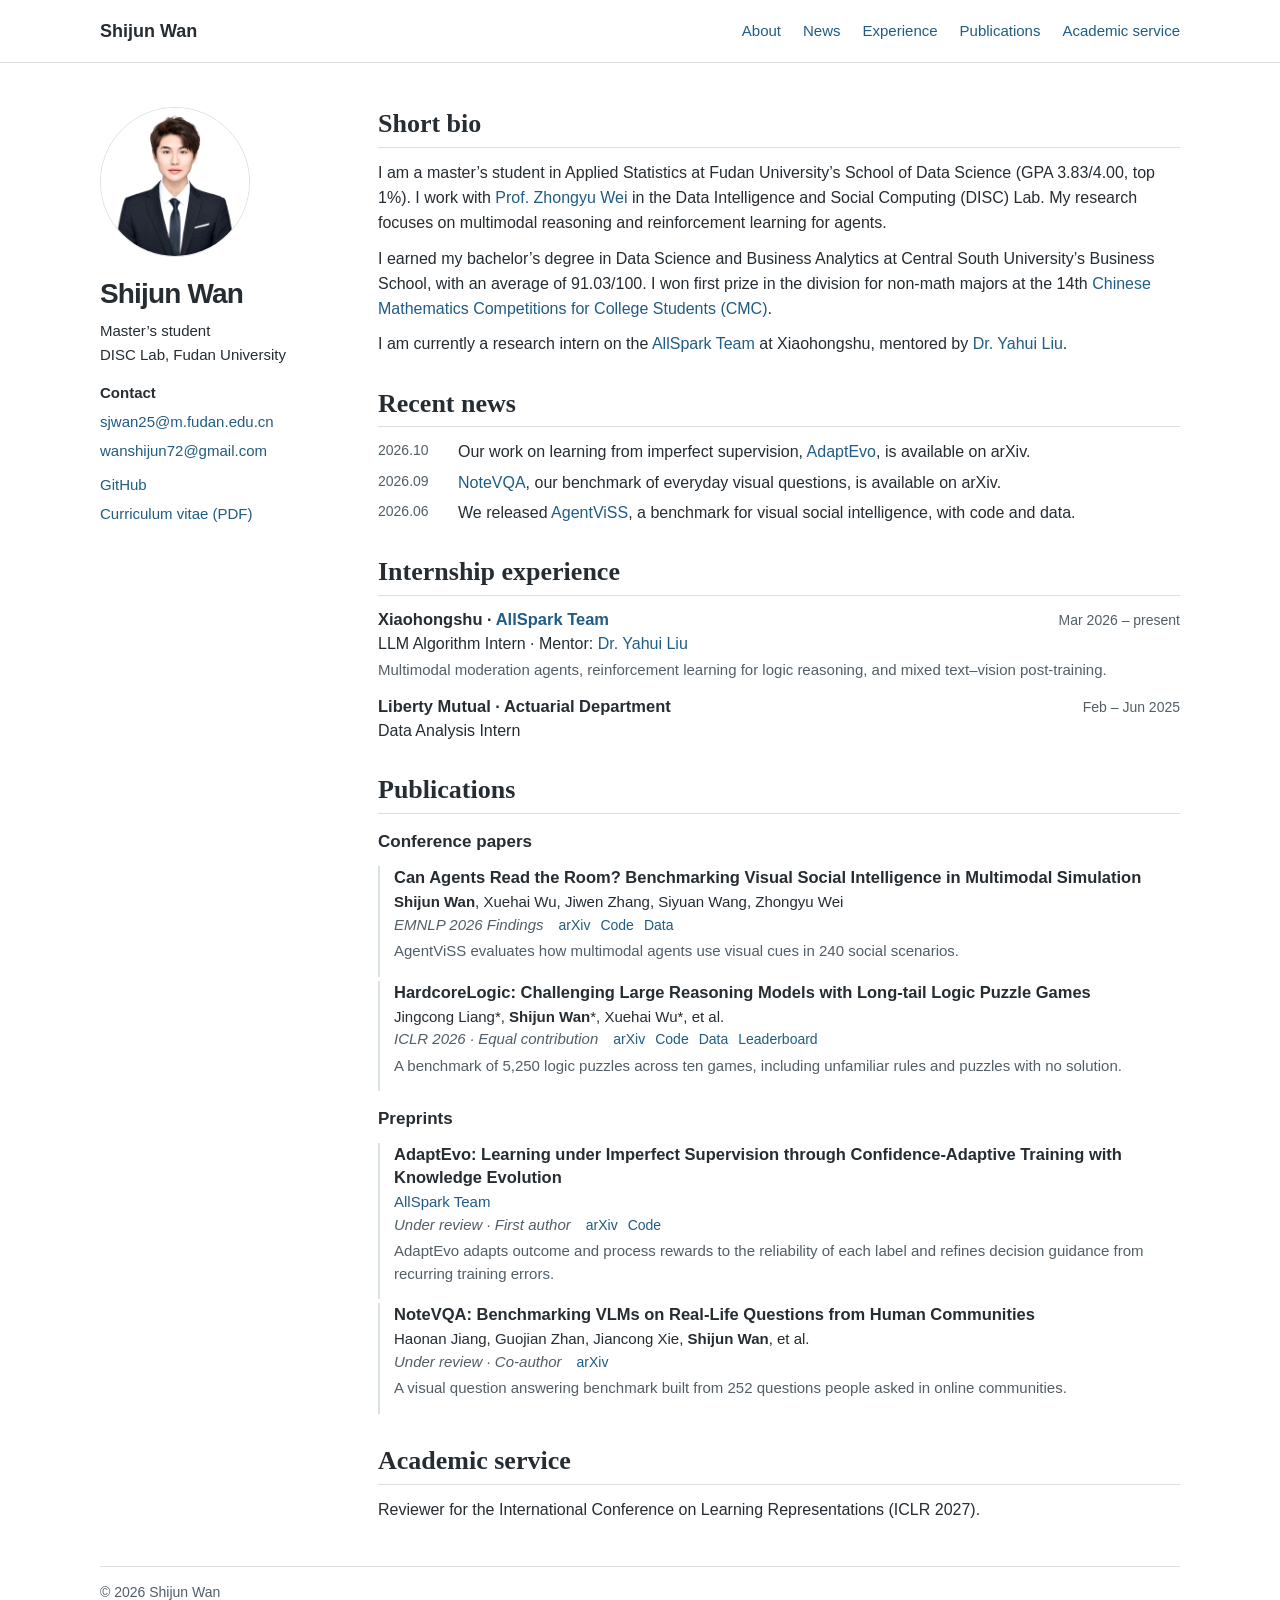
==== index.html @ 5ebad3a0 "Identify the AgentViSS venue as EMNLP 2026 Findings" ====
<!doctype html>
<html lang="en"><head><meta charset="utf-8"><meta name="viewport" content="width=device-width,initial-scale=1">
<title>Shijun Wan | Academic Homepage</title><meta name="description" content="Shijun Wan, DISC Lab at Fudan University. Publications and research on agent post-training, multimodal learning and logical reasoning.">
<link rel="stylesheet" href="site.css"></head>
<body><a class="skip" href="#about">Skip to content</a>
<header><div class="top"><a class="home" href="#about">Shijun Wan</a>
<nav aria-label="Sections"><a href="#about">About</a><a href="#news">News</a><a href="#experience">Experience</a><a href="#research">Publications</a><a href="#service">Academic service</a></nav></div></header>
<div class="layout"><aside aria-label="Profile">
<img class="portrait" src="portrait.jpg" width="150" height="150" alt="Shijun Wan">
<div><h1>Shijun Wan</h1>
<p class="affiliation">Master’s student<br>DISC Lab, Fudan University</p>
<div class="side-links"><strong>Contact</strong>
<a href="mailto:sjwan25@m.fudan.edu.cn">sjwan25@m.fudan.edu.cn</a>
<a href="mailto:wanshijun72@gmail.com">wanshijun72@gmail.com</a></div>
<div class="side-links profile-links"><a href="https://github.com/JunsWan">GitHub</a><a href="Shijun-Wan-CV.pdf">Curriculum vitae (PDF)</a></div></div></aside>
<main>
<section id="about"><h2>Short bio</h2>
<p>I am a master’s student in Applied Statistics at Fudan University’s School of Data Science (GPA 3.83/4.00, top 1%). I work with <a href="https://scholar.google.com/citations?user=AjLDxxgAAAAJ&amp;hl=en">Prof. Zhongyu Wei</a> in the Data Intelligence and Social Computing (DISC) Lab. My research focuses on multimodal reasoning and reinforcement learning for agents.</p>
<p>I earned my bachelor’s degree in Data Science and Business Analytics at Central South University’s Business School, with an average of 91.03/100. I won first prize in the division for non-math majors at the 14th <a href="https://www.cmathc.org.cn/jianjie/">Chinese Mathematics Competitions for College Students (CMC)</a>.</p>
<p>I am currently a research intern on the <a href="https://huggingface.co/AllSpark-Research">AllSpark Team</a> at Xiaohongshu, mentored by <a href="https://yhlleo.github.io/">Dr. Yahui Liu</a>.</p>
</section>
<section id="news"><h2>Recent news</h2>
<ul class="news"><li><time>2026.10</time><div>Our work on learning from imperfect supervision, <a href="https://arxiv.org/abs/2610.11354">AdaptEvo</a>, is available on arXiv.</div></li><li><time>2026.09</time><div><a href="https://arxiv.org/abs/2609.15695">NoteVQA</a>, our benchmark of everyday visual questions, is available on arXiv.</div></li><li><time>2026.06</time><div>We released <a href="https://github.com/JunsWan/AgentViSS">AgentViSS</a>, a benchmark for visual social intelligence, with code and data.</div></li></ul>
</section>
<section id="experience"><h2>Internship experience</h2>
<article class="record"><div class="record-top"><h3>Xiaohongshu · <a href="https://huggingface.co/AllSpark-Research">AllSpark Team</a></h3><span>Mar 2026 – present</span></div><div>LLM Algorithm Intern · Mentor: <a href="https://yhlleo.github.io/">Dr. Yahui Liu</a></div><p>Multimodal moderation agents, reinforcement learning for logic reasoning, and mixed text–vision post-training.</p></article><article class="record"><div class="record-top"><h3>Liberty Mutual · Actuarial Department</h3><span>Feb – Jun 2025</span></div><div>Data Analysis Intern</div></article>
</section>
<section id="research"><h2>Publications</h2>
<h3 class="subhead">Conference papers</h3>
<article class="paper"><h4 lang="en"><a href="https://arxiv.org/abs/2606.15152">Can Agents Read the Room? Benchmarking Visual Social Intelligence in Multimodal Simulation</a></h4><div class="authors" lang="en"><strong>Shijun Wan</strong>, Xuehai Wu, Jiwen Zhang, Siyuan Wang, Zhongyu Wei</div><div class="publine"><em>EMNLP 2026 Findings</em><span class="resources"><a href="https://arxiv.org/abs/2606.15152">arXiv</a> <a href="https://github.com/JunsWan/AgentViSS">Code</a> <a href="https://huggingface.co/datasets/JunsWan/AgentViSS">Data</a></span></div><p>AgentViSS evaluates how multimodal agents use visual cues in 240 social scenarios.</p></article>
<article class="paper"><h4 lang="en"><a href="https://arxiv.org/abs/2510.12563">HardcoreLogic: Challenging Large Reasoning Models with Long-tail Logic Puzzle Games</a></h4><div class="authors" lang="en">Jingcong Liang*, <strong>Shijun Wan</strong>*, Xuehai Wu*, et al.</div><div class="publine"><em>ICLR 2026 · Equal contribution</em><span class="resources"><a href="https://arxiv.org/abs/2510.12563">arXiv</a> <a href="https://github.com/ljcleo/hardcore-logic">Code</a> <a href="https://huggingface.co/datasets/xhWu-fd/HardcoreLogic">Data</a> <a href="https://huggingface.co/spaces/JunsWan/HardcoreLogic">Leaderboard</a></span></div><p>A benchmark of 5,250 logic puzzles across ten games, including unfamiliar rules and puzzles with no solution.</p></article>
<h3 class="subhead">Preprints</h3>
<article class="paper"><h4 lang="en"><a href="https://arxiv.org/abs/2610.11354">AdaptEvo: Learning under Imperfect Supervision through Confidence-Adaptive Training with Knowledge Evolution</a></h4><div class="authors" lang="en"><a href="https://huggingface.co/AllSpark-Research">AllSpark Team</a></div><div class="publine"><em>Under review · First author</em><span class="resources"><a href="https://arxiv.org/abs/2610.11354">arXiv</a> <a href="https://github.com/AllSpark-Research/AdaptEvo">Code</a></span></div><p>AdaptEvo adapts outcome and process rewards to the reliability of each label and refines decision guidance from recurring training errors.</p></article>
<article class="paper"><h4 lang="en"><a href="https://arxiv.org/abs/2609.15695">NoteVQA: Benchmarking VLMs on Real-Life Questions from Human Communities</a></h4><div class="authors" lang="en">Haonan Jiang, Guojian Zhan, Jiancong Xie, <strong>Shijun Wan</strong>, et al.</div><div class="publine"><em>Under review · Co-author</em><span class="resources"><a href="https://arxiv.org/abs/2609.15695">arXiv</a></span></div><p>A visual question answering benchmark built from 252 questions people asked in online communities.</p></article>
</section>
<section id="service"><h2>Academic service</h2>
<p>Reviewer for the International Conference on Learning Representations (ICLR 2027).</p>
</section>
</main></div><footer>© 2026 Shijun Wan</footer></body></html>
---- site.css ----
:root{--ink:#252c32;--muted:#515e67;--link:#205c83;--line:#d9dfe2;--width:1080px}
*{box-sizing:border-box}html{scroll-padding-top:25px}body{margin:0;background:white;color:var(--ink);font:16px/1.58 -apple-system,BlinkMacSystemFont,"Segoe UI","PingFang SC","Microsoft YaHei",sans-serif}a{color:var(--link);text-decoration:none}a:hover{text-decoration:underline;text-underline-offset:.18em}a:focus-visible{outline:2px solid var(--link);outline-offset:4px}header{border-bottom:1px solid var(--line)}.top,.layout,footer{width:min(var(--width),calc(100% - 64px));margin:auto}.top{min-height:62px;display:flex;align-items:center;justify-content:space-between;gap:20px}.home{color:var(--ink);font-size:18px;font-weight:650}nav{display:flex;gap:22px;align-items:center}nav a{font-size:15px}.layout{display:grid;grid-template-columns:220px minmax(0,1fr);column-gap:58px;padding:44px 0}.portrait{display:block;width:150px;height:150px;object-fit:cover;border-radius:50%;border:1px solid #dae0e4;margin:0 0 19px}aside{align-self:start;position:sticky;top:22px}h1,h2,h3,h4,p{margin:0}h1{font-size:28px;line-height:1.25;letter-spacing:-.03em}.affiliation{margin-top:8px}aside p,.side-links{font-size:15px;line-height:1.6}.side-links{display:grid;justify-items:start;gap:5px;margin-top:14px}.profile-links{margin-top:10px}main{min-width:0}section{margin-bottom:30px}section:last-child{margin-bottom:0}h2{font-family:Georgia,"Songti SC",serif;font-weight:600;font-size:26px;line-height:1.3;border-bottom:1px solid var(--line);padding-bottom:6px;margin-bottom:12px}#about p+p{margin-top:10px}.news{padding:0;margin:0;list-style:none}.news li{display:grid;grid-template-columns:72px 1fr;gap:8px;margin:5px 0}.news time,.record-top span{color:var(--muted);font-variant-numeric:tabular-nums;font-size:14px}.subhead{font-size:17px;margin:15px 0 10px}.paper{padding:0 0 14px 14px;border-left:2px solid #d7e1e7}.paper+.paper{margin-top:4px}.paper h4,.record h3{font-size:16.5px;line-height:1.4;font-weight:650}.paper h4 a{color:var(--ink)}.authors,.publine,.paper p,.record p{font-size:15px;line-height:1.5}.authors{margin-top:2px}.publine{display:flex;align-items:baseline;gap:5px 15px;flex-wrap:wrap}.publine em{color:var(--muted)}.resources{display:inline-flex;gap:10px;font-size:14px}.paper p{margin-top:4px;color:var(--muted)}.record+.record{margin-top:13px}.record-top{display:flex;align-items:baseline;justify-content:space-between;gap:12px}.record p{margin:3px 0;color:var(--muted)}footer{border-top:1px solid var(--line);padding:14px 0 25px;color:var(--muted);font-size:14px}.skip{position:absolute;left:-9999px}.skip:focus{left:10px;top:10px;background:white;padding:8px}
@media(max-width:800px){.layout{grid-template-columns:180px minmax(0,1fr);gap:25px}.top,.layout,footer{width:calc(100% - 40px)}nav{gap:13px}.home{display:none}.top{justify-content:center}.portrait{width:125px;height:125px}}
@media(max-width:620px){.layout{display:block;padding:22px 0}.top{min-height:48px}nav{flex-wrap:wrap;justify-content:center;gap:5px 12px;padding:8px 0}nav a{font-size:14px}aside{position:static;display:flex;gap:18px;align-items:flex-start;margin:0 0 25px}.portrait{width:84px;height:84px;margin:0}.affiliation{margin-top:4px}.side-links{gap:2px;margin-top:8px;overflow-wrap:anywhere}.profile-links{display:flex;flex-wrap:wrap;gap:2px 12px}aside p,.side-links{font-size:14px}h1{font-size:23px}h2{font-size:23px}.record-top{display:block}.news li{grid-template-columns:58px 1fr}.news time{font-size:13px}}
@media print{header,footer,.skip{display:none}.layout{display:block;width:100%;padding:0}aside{position:static;margin-bottom:1em}.portrait{display:none}.side-links{display:flex;gap:1em}.paper,.record{break-inside:avoid}}
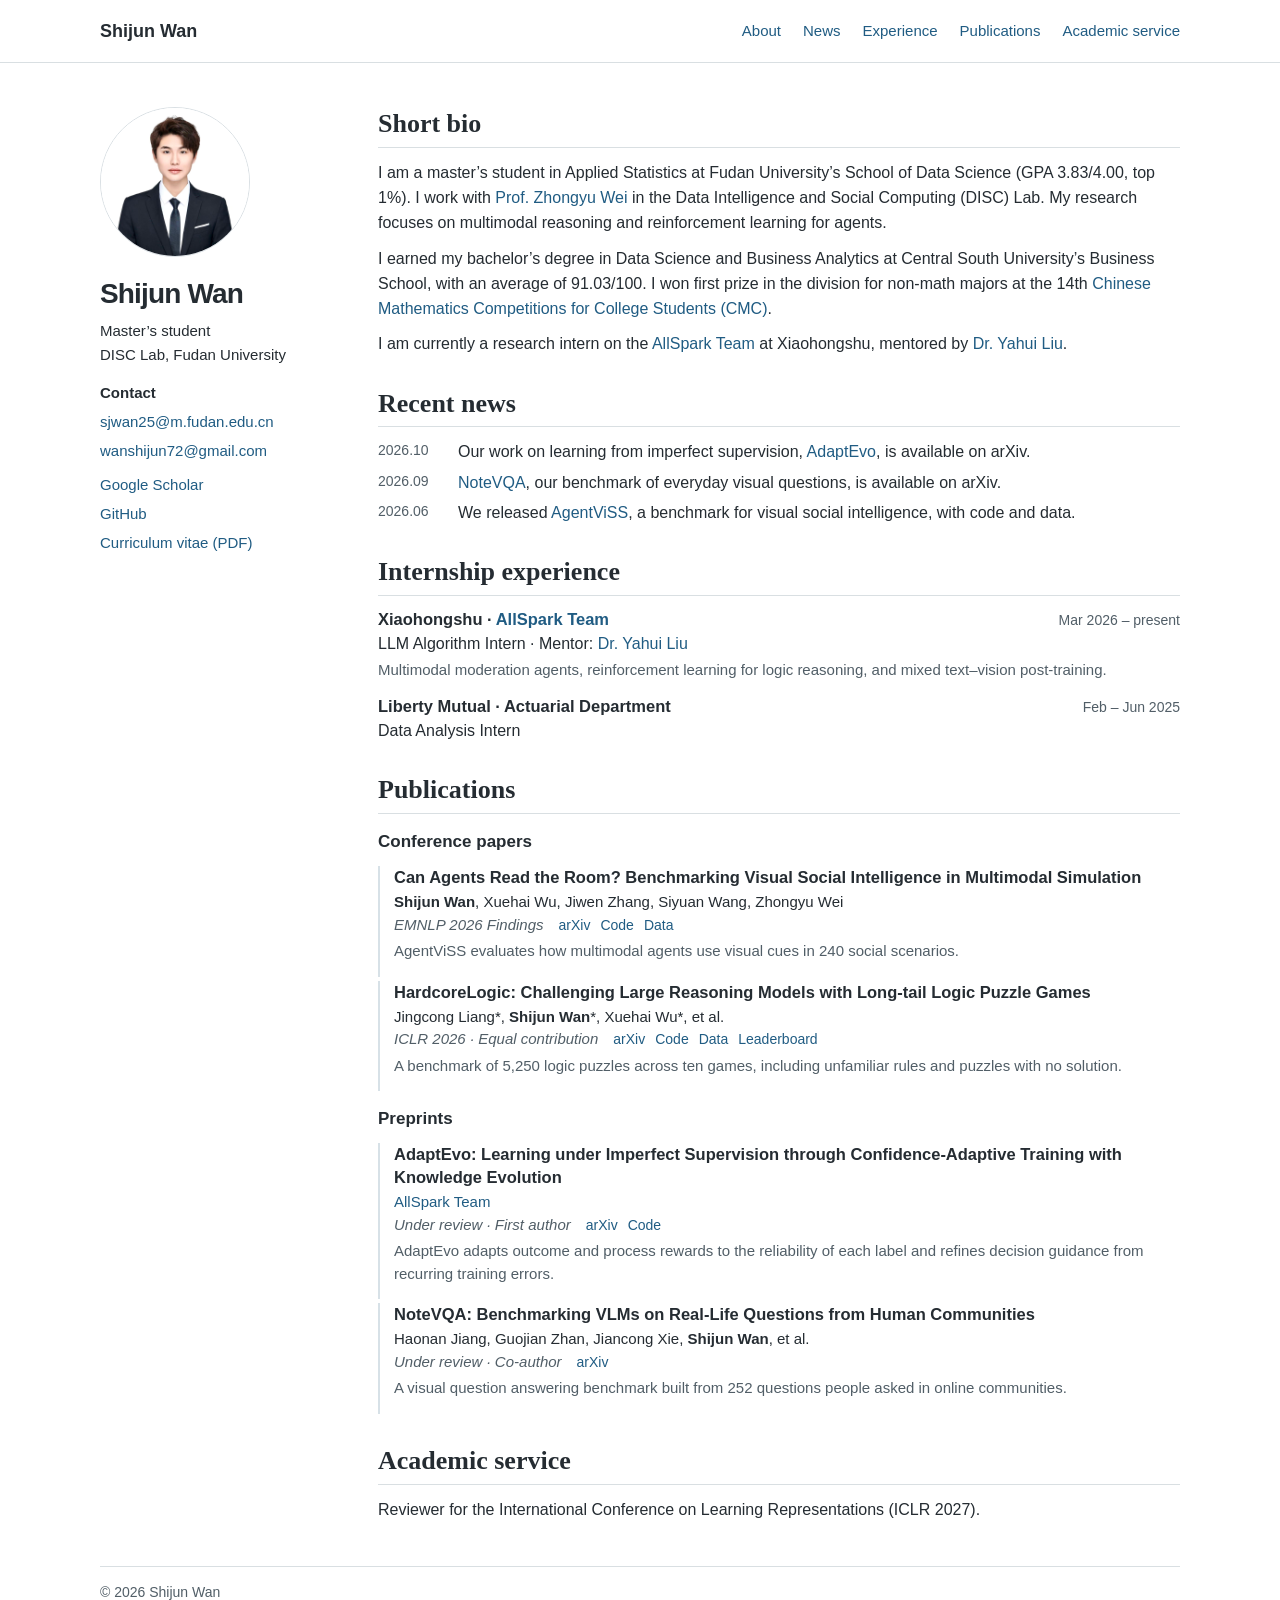
==== commit 47f31e32: "Link the Google Scholar profile from the sidebar" ====
--- a/index.html
+++ b/index.html
@@ -12,7 +12,7 @@
 <div class="side-links"><strong>Contact</strong>
 <a href="mailto:sjwan25@m.fudan.edu.cn">sjwan25@m.fudan.edu.cn</a>
 <a href="mailto:wanshijun72@gmail.com">wanshijun72@gmail.com</a></div>
-<div class="side-links profile-links"><a href="https://github.com/JunsWan">GitHub</a><a href="Shijun-Wan-CV.pdf">Curriculum vitae (PDF)</a></div></div></aside>
+<div class="side-links profile-links"><a href="https://scholar.google.com/citations?user=6gcXFTkAAAAJ&amp;hl=en">Google Scholar</a><a href="https://github.com/JunsWan">GitHub</a><a href="Shijun-Wan-CV.pdf">Curriculum vitae (PDF)</a></div></div></aside>
 <main>
 <section id="about"><h2>Short bio</h2>
 <p>I am a master’s student in Applied Statistics at Fudan University’s School of Data Science (GPA 3.83/4.00, top 1%). I work with <a href="https://scholar.google.com/citations?user=AjLDxxgAAAAJ&amp;hl=en">Prof. Zhongyu Wei</a> in the Data Intelligence and Social Computing (DISC) Lab. My research focuses on multimodal reasoning and reinforcement learning for agents.</p>
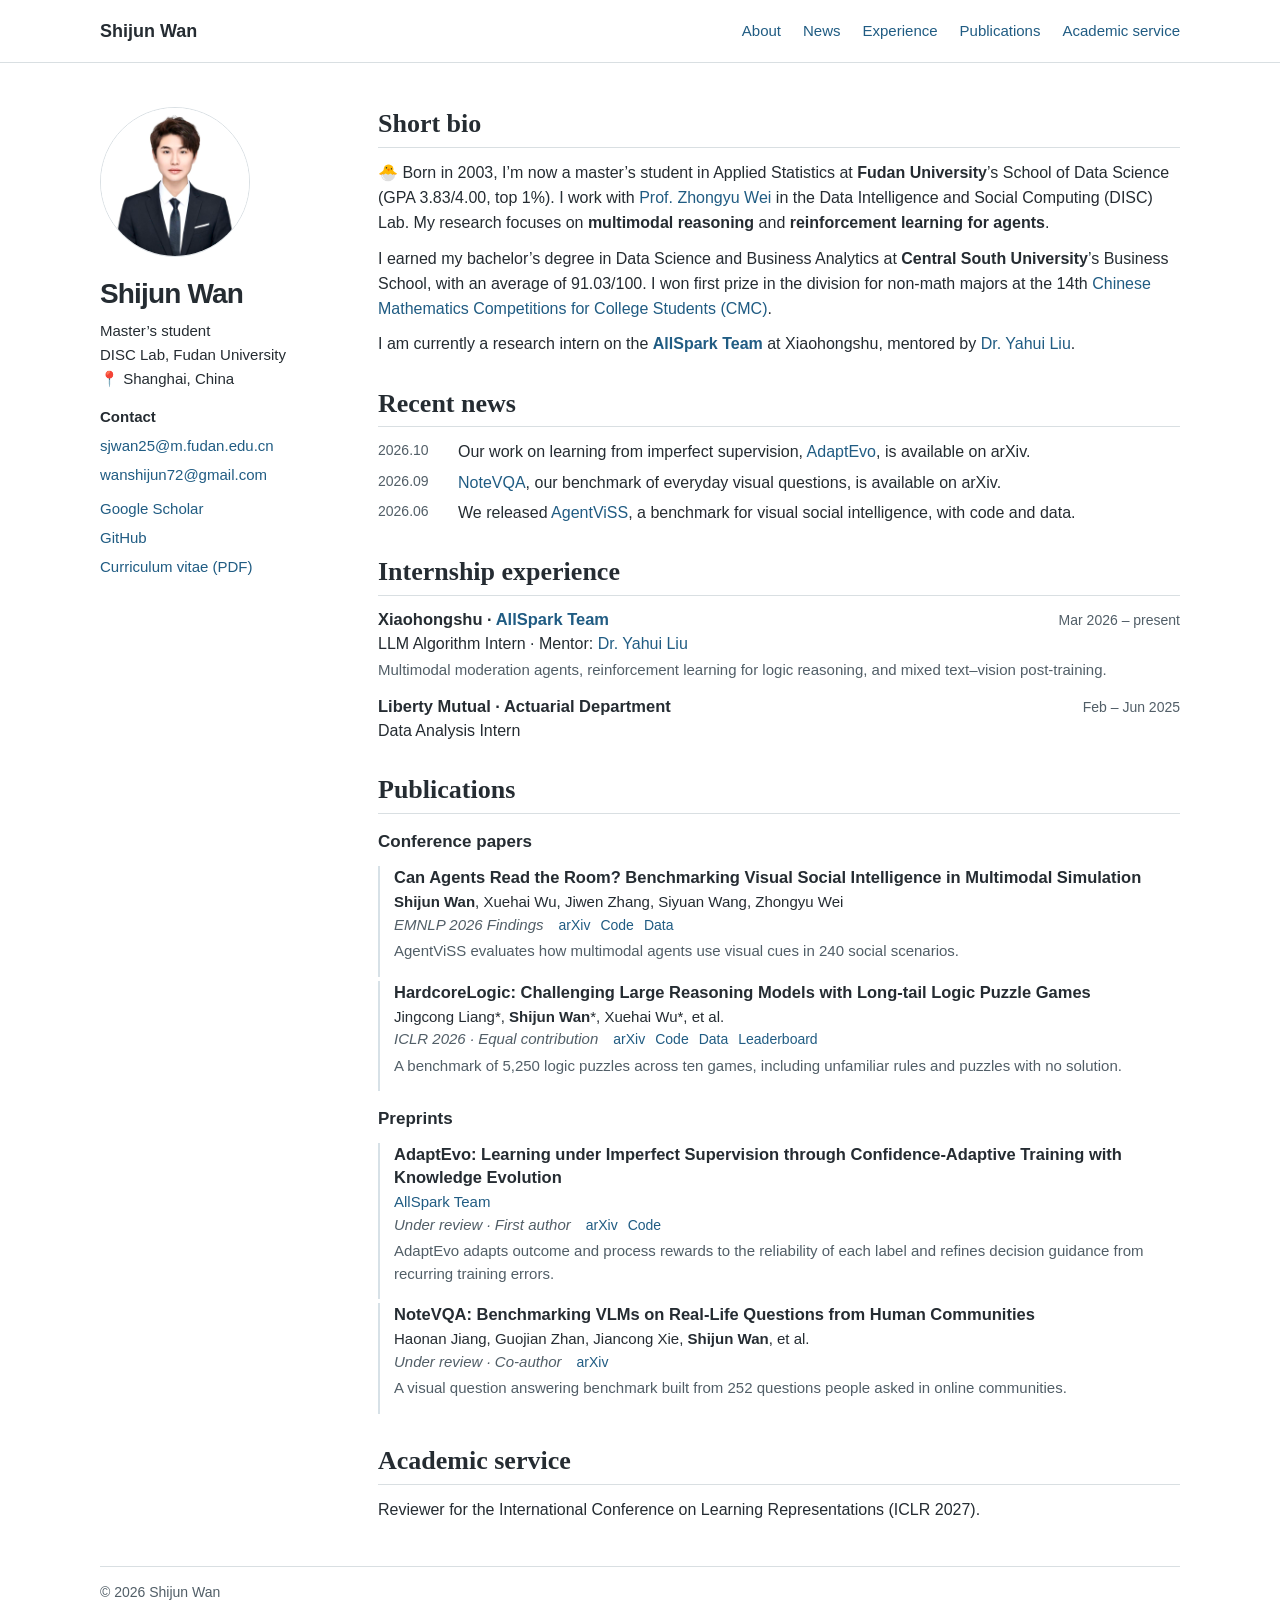
==== commit 5e0198fe: "Add location and birth year and highlight bio details" ====
--- a/index.html
+++ b/index.html
@@ -9,15 +9,16 @@
 <img class="portrait" src="portrait.jpg" width="150" height="150" alt="Shijun Wan">
 <div><h1>Shijun Wan</h1>
 <p class="affiliation">Master’s student<br>DISC Lab, Fudan University</p>
+<p><span aria-hidden="true">📍</span> Shanghai, China</p>
 <div class="side-links"><strong>Contact</strong>
 <a href="mailto:sjwan25@m.fudan.edu.cn">sjwan25@m.fudan.edu.cn</a>
 <a href="mailto:wanshijun72@gmail.com">wanshijun72@gmail.com</a></div>
 <div class="side-links profile-links"><a href="https://scholar.google.com/citations?user=6gcXFTkAAAAJ&amp;hl=en">Google Scholar</a><a href="https://github.com/JunsWan">GitHub</a><a href="Shijun-Wan-CV.pdf">Curriculum vitae (PDF)</a></div></div></aside>
 <main>
 <section id="about"><h2>Short bio</h2>
-<p>I am a master’s student in Applied Statistics at Fudan University’s School of Data Science (GPA 3.83/4.00, top 1%). I work with <a href="https://scholar.google.com/citations?user=AjLDxxgAAAAJ&amp;hl=en">Prof. Zhongyu Wei</a> in the Data Intelligence and Social Computing (DISC) Lab. My research focuses on multimodal reasoning and reinforcement learning for agents.</p>
-<p>I earned my bachelor’s degree in Data Science and Business Analytics at Central South University’s Business School, with an average of 91.03/100. I won first prize in the division for non-math majors at the 14th <a href="https://www.cmathc.org.cn/jianjie/">Chinese Mathematics Competitions for College Students (CMC)</a>.</p>
-<p>I am currently a research intern on the <a href="https://huggingface.co/AllSpark-Research">AllSpark Team</a> at Xiaohongshu, mentored by <a href="https://yhlleo.github.io/">Dr. Yahui Liu</a>.</p>
+<p><span aria-hidden="true">🐣</span> Born in 2003, I’m now a master’s student in Applied Statistics at <strong>Fudan University</strong>’s School of Data Science (GPA 3.83/4.00, top 1%). I work with <a href="https://scholar.google.com/citations?user=AjLDxxgAAAAJ&amp;hl=en">Prof. Zhongyu Wei</a> in the Data Intelligence and Social Computing (DISC) Lab. My research focuses on <strong>multimodal reasoning</strong> and <strong>reinforcement learning for agents</strong>.</p>
+<p>I earned my bachelor’s degree in Data Science and Business Analytics at <strong>Central South University</strong>’s Business School, with an average of 91.03/100. I won first prize in the division for non-math majors at the 14th <a href="https://www.cmathc.org.cn/jianjie/">Chinese Mathematics Competitions for College Students (CMC)</a>.</p>
+<p>I am currently a research intern on the <a href="https://huggingface.co/AllSpark-Research"><strong>AllSpark Team</strong></a> at Xiaohongshu, mentored by <a href="https://yhlleo.github.io/">Dr. Yahui Liu</a>.</p>
 </section>
 <section id="news"><h2>Recent news</h2>
 <ul class="news"><li><time>2026.10</time><div>Our work on learning from imperfect supervision, <a href="https://arxiv.org/abs/2610.11354">AdaptEvo</a>, is available on arXiv.</div></li><li><time>2026.09</time><div><a href="https://arxiv.org/abs/2609.15695">NoteVQA</a>, our benchmark of everyday visual questions, is available on arXiv.</div></li><li><time>2026.06</time><div>We released <a href="https://github.com/JunsWan/AgentViSS">AgentViSS</a>, a benchmark for visual social intelligence, with code and data.</div></li></ul>
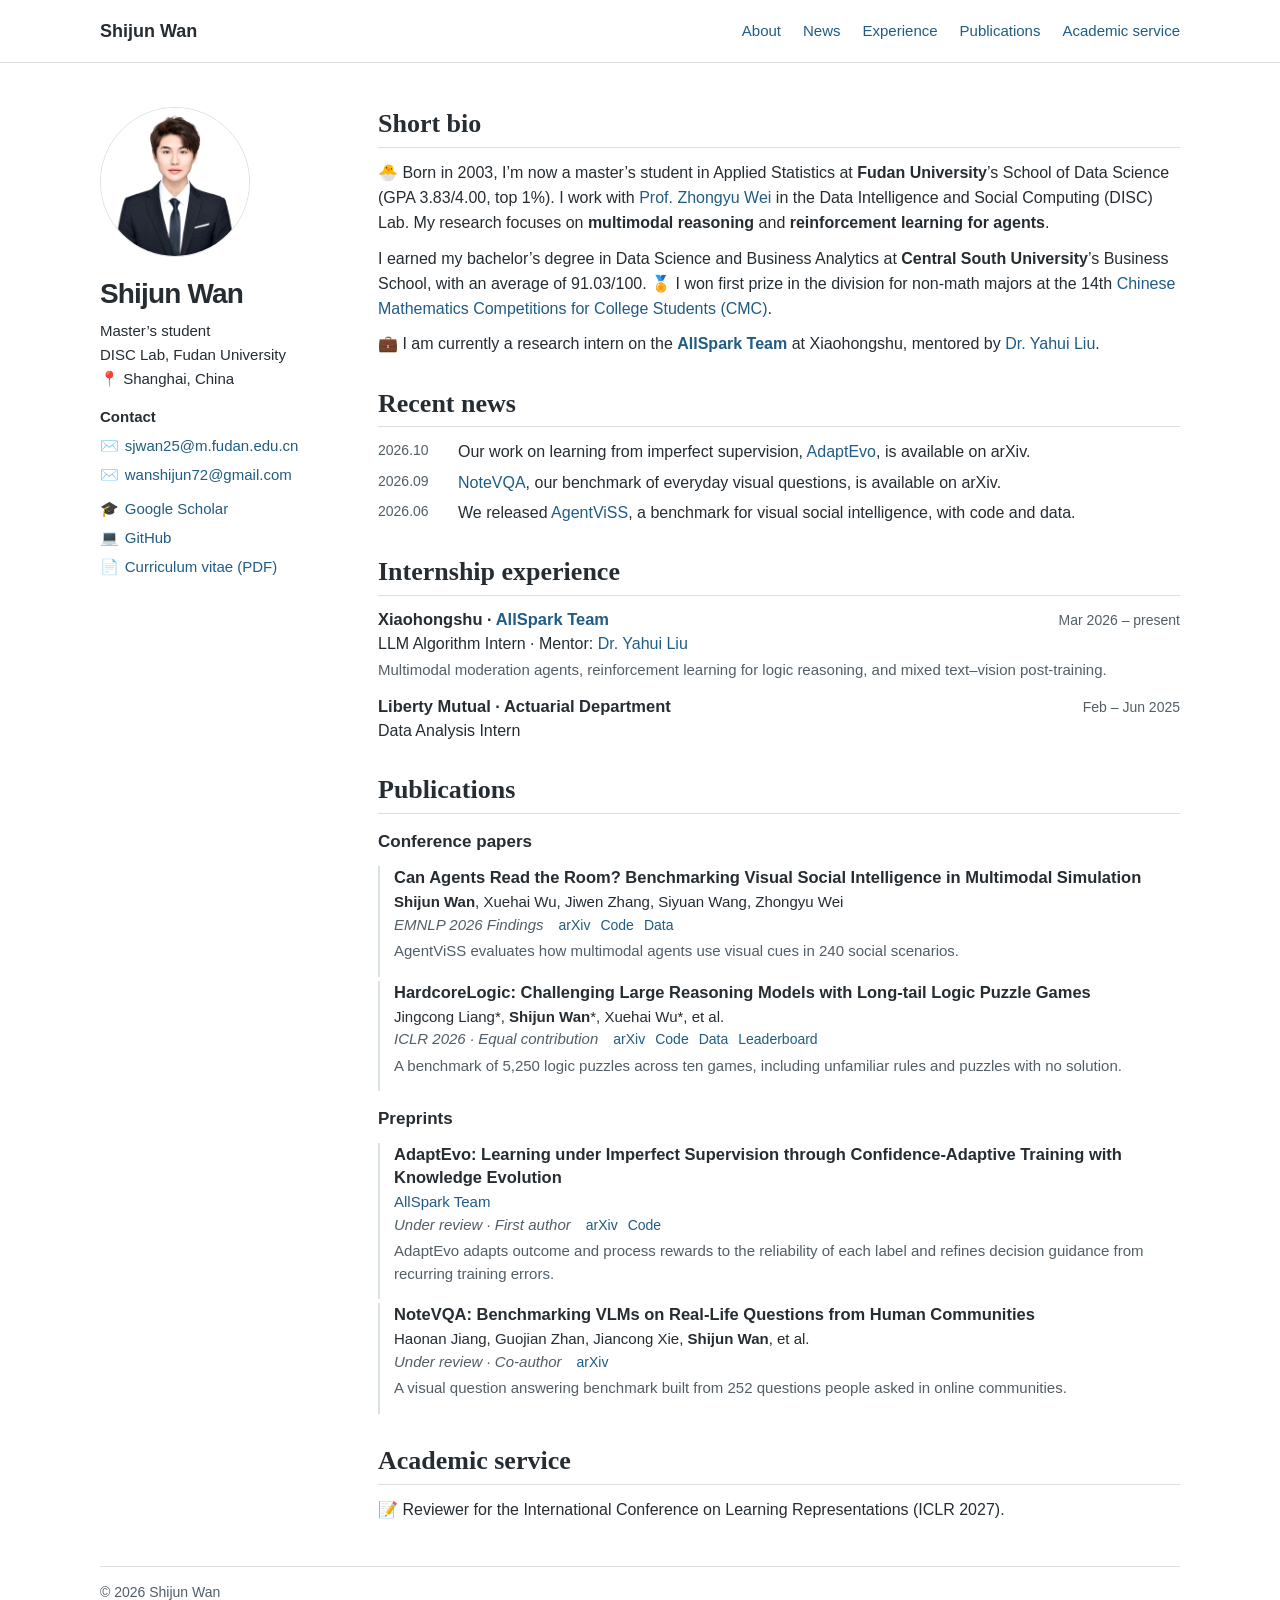
==== commit afe73f36: "Add aligned contact icons and highlight bio and service details" ====
--- a/index.html
+++ b/index.html
@@ -11,14 +11,17 @@
 <p class="affiliation">Master’s student<br>DISC Lab, Fudan University</p>
 <p><span aria-hidden="true">📍</span> Shanghai, China</p>
 <div class="side-links"><strong>Contact</strong>
-<a href="mailto:sjwan25@m.fudan.edu.cn">sjwan25@m.fudan.edu.cn</a>
-<a href="mailto:wanshijun72@gmail.com">wanshijun72@gmail.com</a></div>
-<div class="side-links profile-links"><a href="https://scholar.google.com/citations?user=6gcXFTkAAAAJ&amp;hl=en">Google Scholar</a><a href="https://github.com/JunsWan">GitHub</a><a href="Shijun-Wan-CV.pdf">Curriculum vitae (PDF)</a></div></div></aside>
+<a href="mailto:sjwan25@m.fudan.edu.cn"><span aria-hidden="true">✉️</span><span>sjwan25@m.fudan.edu.cn</span></a>
+<a href="mailto:wanshijun72@gmail.com"><span aria-hidden="true">✉️</span><span>wanshijun72@gmail.com</span></a></div>
+<div class="side-links profile-links">
+<a href="https://scholar.google.com/citations?user=6gcXFTkAAAAJ&amp;hl=en"><span aria-hidden="true">🎓</span><span>Google Scholar</span></a>
+<a href="https://github.com/JunsWan"><span aria-hidden="true">💻</span><span>GitHub</span></a>
+<a href="Shijun-Wan-CV.pdf"><span aria-hidden="true">📄</span><span>Curriculum vitae (PDF)</span></a></div></div></aside>
 <main>
 <section id="about"><h2>Short bio</h2>
 <p><span aria-hidden="true">🐣</span> Born in 2003, I’m now a master’s student in Applied Statistics at <strong>Fudan University</strong>’s School of Data Science (GPA 3.83/4.00, top 1%). I work with <a href="https://scholar.google.com/citations?user=AjLDxxgAAAAJ&amp;hl=en">Prof. Zhongyu Wei</a> in the Data Intelligence and Social Computing (DISC) Lab. My research focuses on <strong>multimodal reasoning</strong> and <strong>reinforcement learning for agents</strong>.</p>
-<p>I earned my bachelor’s degree in Data Science and Business Analytics at <strong>Central South University</strong>’s Business School, with an average of 91.03/100. I won first prize in the division for non-math majors at the 14th <a href="https://www.cmathc.org.cn/jianjie/">Chinese Mathematics Competitions for College Students (CMC)</a>.</p>
-<p>I am currently a research intern on the <a href="https://huggingface.co/AllSpark-Research"><strong>AllSpark Team</strong></a> at Xiaohongshu, mentored by <a href="https://yhlleo.github.io/">Dr. Yahui Liu</a>.</p>
+<p>I earned my bachelor’s degree in Data Science and Business Analytics at <strong>Central South University</strong>’s Business School, with an average of 91.03/100. <span aria-hidden="true">🏅</span>&nbsp;I won first prize in the division for non-math majors at the 14th <a href="https://www.cmathc.org.cn/jianjie/">Chinese Mathematics Competitions for College Students (CMC)</a>.</p>
+<p><span aria-hidden="true">💼</span>&nbsp;I am currently a research intern on the <a href="https://huggingface.co/AllSpark-Research"><strong>AllSpark Team</strong></a> at Xiaohongshu, mentored by <a href="https://yhlleo.github.io/">Dr. Yahui Liu</a>.</p>
 </section>
 <section id="news"><h2>Recent news</h2>
 <ul class="news"><li><time>2026.10</time><div>Our work on learning from imperfect supervision, <a href="https://arxiv.org/abs/2610.11354">AdaptEvo</a>, is available on arXiv.</div></li><li><time>2026.09</time><div><a href="https://arxiv.org/abs/2609.15695">NoteVQA</a>, our benchmark of everyday visual questions, is available on arXiv.</div></li><li><time>2026.06</time><div>We released <a href="https://github.com/JunsWan/AgentViSS">AgentViSS</a>, a benchmark for visual social intelligence, with code and data.</div></li></ul>
@@ -35,6 +38,6 @@
 <article class="paper"><h4 lang="en"><a href="https://arxiv.org/abs/2609.15695">NoteVQA: Benchmarking VLMs on Real-Life Questions from Human Communities</a></h4><div class="authors" lang="en">Haonan Jiang, Guojian Zhan, Jiancong Xie, <strong>Shijun Wan</strong>, et al.</div><div class="publine"><em>Under review · Co-author</em><span class="resources"><a href="https://arxiv.org/abs/2609.15695">arXiv</a></span></div><p>A visual question answering benchmark built from 252 questions people asked in online communities.</p></article>
 </section>
 <section id="service"><h2>Academic service</h2>
-<p>Reviewer for the International Conference on Learning Representations (ICLR 2027).</p>
+<p><span aria-hidden="true">📝</span>&nbsp;Reviewer for the International Conference on Learning Representations (ICLR 2027).</p>
 </section>
 </main></div><footer>© 2026 Shijun Wan</footer></body></html>
--- a/site.css
+++ b/site.css
@@ -1,5 +1,14 @@
 :root{--ink:#252c32;--muted:#515e67;--link:#205c83;--line:#d9dfe2;--width:1080px}
 *{box-sizing:border-box}html{scroll-padding-top:25px}body{margin:0;background:white;color:var(--ink);font:16px/1.58 -apple-system,BlinkMacSystemFont,"Segoe UI","PingFang SC","Microsoft YaHei",sans-serif}a{color:var(--link);text-decoration:none}a:hover{text-decoration:underline;text-underline-offset:.18em}a:focus-visible{outline:2px solid var(--link);outline-offset:4px}header{border-bottom:1px solid var(--line)}.top,.layout,footer{width:min(var(--width),calc(100% - 64px));margin:auto}.top{min-height:62px;display:flex;align-items:center;justify-content:space-between;gap:20px}.home{color:var(--ink);font-size:18px;font-weight:650}nav{display:flex;gap:22px;align-items:center}nav a{font-size:15px}.layout{display:grid;grid-template-columns:220px minmax(0,1fr);column-gap:58px;padding:44px 0}.portrait{display:block;width:150px;height:150px;object-fit:cover;border-radius:50%;border:1px solid #dae0e4;margin:0 0 19px}aside{align-self:start;position:sticky;top:22px}h1,h2,h3,h4,p{margin:0}h1{font-size:28px;line-height:1.25;letter-spacing:-.03em}.affiliation{margin-top:8px}aside p,.side-links{font-size:15px;line-height:1.6}.side-links{display:grid;justify-items:start;gap:5px;margin-top:14px}.profile-links{margin-top:10px}main{min-width:0}section{margin-bottom:30px}section:last-child{margin-bottom:0}h2{font-family:Georgia,"Songti SC",serif;font-weight:600;font-size:26px;line-height:1.3;border-bottom:1px solid var(--line);padding-bottom:6px;margin-bottom:12px}#about p+p{margin-top:10px}.news{padding:0;margin:0;list-style:none}.news li{display:grid;grid-template-columns:72px 1fr;gap:8px;margin:5px 0}.news time,.record-top span{color:var(--muted);font-variant-numeric:tabular-nums;font-size:14px}.subhead{font-size:17px;margin:15px 0 10px}.paper{padding:0 0 14px 14px;border-left:2px solid #d7e1e7}.paper+.paper{margin-top:4px}.paper h4,.record h3{font-size:16.5px;line-height:1.4;font-weight:650}.paper h4 a{color:var(--ink)}.authors,.publine,.paper p,.record p{font-size:15px;line-height:1.5}.authors{margin-top:2px}.publine{display:flex;align-items:baseline;gap:5px 15px;flex-wrap:wrap}.publine em{color:var(--muted)}.resources{display:inline-flex;gap:10px;font-size:14px}.paper p{margin-top:4px;color:var(--muted)}.record+.record{margin-top:13px}.record-top{display:flex;align-items:baseline;justify-content:space-between;gap:12px}.record p{margin:3px 0;color:var(--muted)}footer{border-top:1px solid var(--line);padding:14px 0 25px;color:var(--muted);font-size:14px}.skip{position:absolute;left:-9999px}.skip:focus{left:10px;top:10px;background:white;padding:8px}
-@media(max-width:800px){.layout{grid-template-columns:180px minmax(0,1fr);gap:25px}.top,.layout,footer{width:calc(100% - 40px)}nav{gap:13px}.home{display:none}.top{justify-content:center}.portrait{width:125px;height:125px}}
-@media(max-width:620px){.layout{display:block;padding:22px 0}.top{min-height:48px}nav{flex-wrap:wrap;justify-content:center;gap:5px 12px;padding:8px 0}nav a{font-size:14px}aside{position:static;display:flex;gap:18px;align-items:flex-start;margin:0 0 25px}.portrait{width:84px;height:84px;margin:0}.affiliation{margin-top:4px}.side-links{gap:2px;margin-top:8px;overflow-wrap:anywhere}.profile-links{display:flex;flex-wrap:wrap;gap:2px 12px}aside p,.side-links{font-size:14px}h1{font-size:23px}h2{font-size:23px}.record-top{display:block}.news li{grid-template-columns:58px 1fr}.news time{font-size:13px}}
+.side-links a {
+  display: grid;
+  grid-template-columns: 1.2em minmax(0, 1fr);
+  gap: .45em;
+  align-items: baseline;
+  max-width: 100%;
+  overflow-wrap: anywhere;
+}
+.side-links a > [aria-hidden] { text-align: center; }
+@media(max-width:800px){.layout{grid-template-columns:210px minmax(0,1fr);gap:25px}.top,.layout,footer{width:calc(100% - 40px)}nav{gap:13px}.home{display:none}.top{justify-content:center}.portrait{width:125px;height:125px}}
+@media(max-width:620px){.layout{display:block;padding:22px 0}.top{min-height:48px}nav{flex-wrap:wrap;justify-content:center;gap:5px 12px;padding:8px 0}nav a{font-size:14px}aside{position:static;display:flex;gap:18px;align-items:flex-start;margin:0 0 25px}.portrait{width:84px;height:84px;margin:0}.affiliation{margin-top:4px}.side-links{gap:2px;margin-top:8px;overflow-wrap:anywhere}aside p,.side-links{font-size:14px}h1{font-size:23px}h2{font-size:23px}.record-top{display:block}.news li{grid-template-columns:58px 1fr}.news time{font-size:13px}}
 @media print{header,footer,.skip{display:none}.layout{display:block;width:100%;padding:0}aside{position:static;margin-bottom:1em}.portrait{display:none}.side-links{display:flex;gap:1em}.paper,.record{break-inside:avoid}}
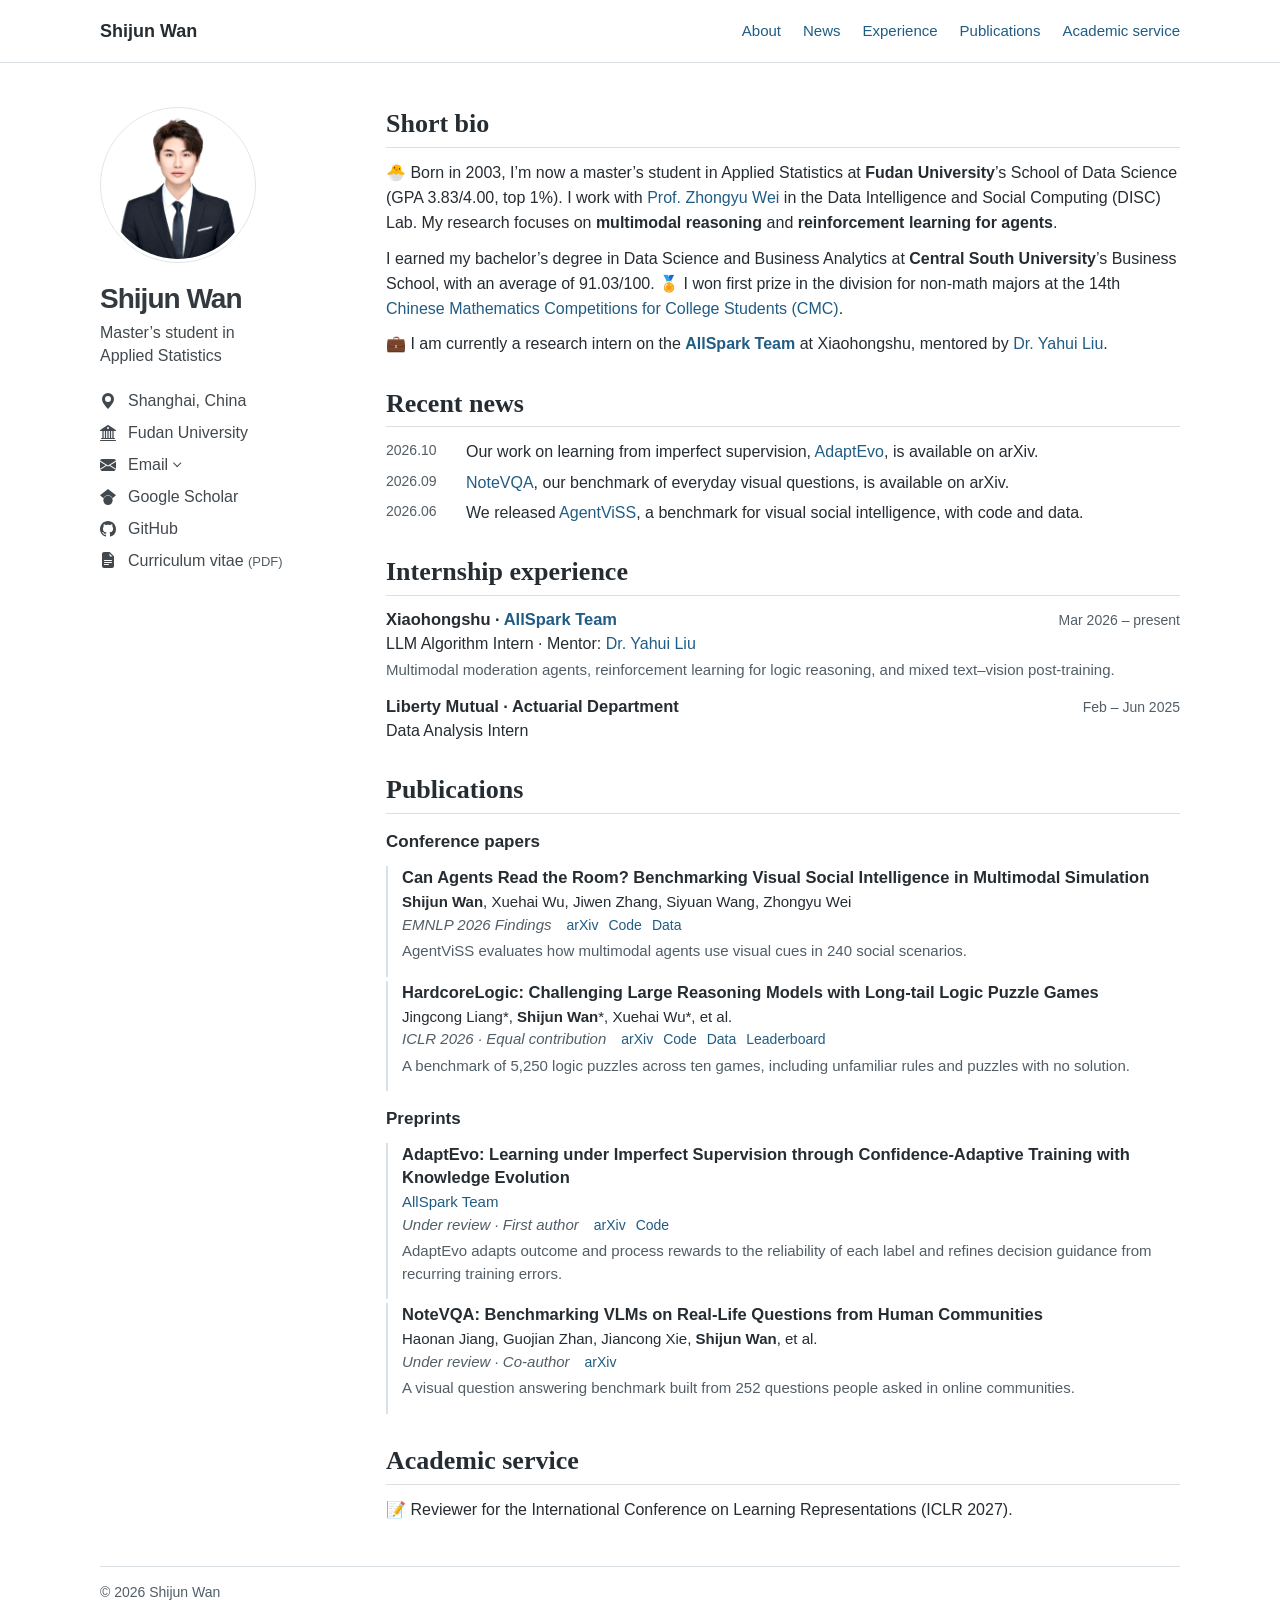
==== commit c4d1f29f: "Redesign the academic profile sidebar with monochrome icons" ====
--- a/index.html
+++ b/index.html
@@ -5,18 +5,30 @@
 <body><a class="skip" href="#about">Skip to content</a>
 <header><div class="top"><a class="home" href="#about">Shijun Wan</a>
 <nav aria-label="Sections"><a href="#about">About</a><a href="#news">News</a><a href="#experience">Experience</a><a href="#research">Publications</a><a href="#service">Academic service</a></nav></div></header>
-<div class="layout"><aside aria-label="Profile">
-<img class="portrait" src="portrait.jpg" width="150" height="150" alt="Shijun Wan">
-<div><h1>Shijun Wan</h1>
-<p class="affiliation">Master’s student<br>DISC Lab, Fudan University</p>
-<p><span aria-hidden="true">📍</span> Shanghai, China</p>
-<div class="side-links"><strong>Contact</strong>
-<a href="mailto:sjwan25@m.fudan.edu.cn"><span aria-hidden="true">✉️</span><span>sjwan25@m.fudan.edu.cn</span></a>
-<a href="mailto:wanshijun72@gmail.com"><span aria-hidden="true">✉️</span><span>wanshijun72@gmail.com</span></a></div>
-<div class="side-links profile-links">
-<a href="https://scholar.google.com/citations?user=6gcXFTkAAAAJ&amp;hl=en"><span aria-hidden="true">🎓</span><span>Google Scholar</span></a>
-<a href="https://github.com/JunsWan"><span aria-hidden="true">💻</span><span>GitHub</span></a>
-<a href="Shijun-Wan-CV.pdf"><span aria-hidden="true">📄</span><span>Curriculum vitae (PDF)</span></a></div></div></aside>
+<div class="layout">
+<aside class="profile" aria-label="Profile">
+  <img class="portrait" src="portrait.jpg" width="156" height="156" alt="Shijun Wan">
+  <div class="profile-intro">
+    <h1>Shijun Wan</h1>
+    <p>Master’s student in Applied Statistics</p>
+  </div>
+  <ul class="profile-list" aria-label="Affiliation and contact">
+    <li><span class="profile-row"><svg aria-hidden="true"><use href="profile-icons.svg#pin"/></svg><span>Shanghai, China</span></span></li>
+    <li><span class="profile-row"><svg aria-hidden="true"><use href="profile-icons.svg#university"/></svg><span>Fudan University</span></span></li>
+    <li>
+      <details class="profile-email">
+        <summary class="profile-row"><svg aria-hidden="true"><use href="profile-icons.svg#email"/></svg><span>Email</span></summary>
+        <div class="email-addresses">
+          <a href="mailto:sjwan25@m.fudan.edu.cn">sjwan25@m.fudan.edu.cn</a>
+          <a href="mailto:wanshijun72@gmail.com">wanshijun72@gmail.com</a>
+        </div>
+      </details>
+    </li>
+    <li><a class="profile-row" href="https://scholar.google.com/citations?user=6gcXFTkAAAAJ&amp;hl=en"><svg aria-hidden="true"><use href="profile-icons.svg#scholar"/></svg><span>Google Scholar</span></a></li>
+    <li><a class="profile-row" href="https://github.com/JunsWan"><svg aria-hidden="true"><use href="profile-icons.svg#github"/></svg><span>GitHub</span></a></li>
+    <li><a class="profile-row" href="Shijun-Wan-CV.pdf" aria-label="Curriculum vitae (PDF)"><svg aria-hidden="true"><use href="profile-icons.svg#cv"/></svg><span><span class="cv-full">Curriculum vitae</span><span class="cv-short">CV</span> <small>(PDF)</small></span></a></li>
+  </ul>
+</aside>
 <main>
 <section id="about"><h2>Short bio</h2>
 <p><span aria-hidden="true">🐣</span> Born in 2003, I’m now a master’s student in Applied Statistics at <strong>Fudan University</strong>’s School of Data Science (GPA 3.83/4.00, top 1%). I work with <a href="https://scholar.google.com/citations?user=AjLDxxgAAAAJ&amp;hl=en">Prof. Zhongyu Wei</a> in the Data Intelligence and Social Computing (DISC) Lab. My research focuses on <strong>multimodal reasoning</strong> and <strong>reinforcement learning for agents</strong>.</p>
--- a/site.css
+++ b/site.css
@@ -1,14 +1,85 @@
 :root{--ink:#252c32;--muted:#515e67;--link:#205c83;--line:#d9dfe2;--width:1080px}
-*{box-sizing:border-box}html{scroll-padding-top:25px}body{margin:0;background:white;color:var(--ink);font:16px/1.58 -apple-system,BlinkMacSystemFont,"Segoe UI","PingFang SC","Microsoft YaHei",sans-serif}a{color:var(--link);text-decoration:none}a:hover{text-decoration:underline;text-underline-offset:.18em}a:focus-visible{outline:2px solid var(--link);outline-offset:4px}header{border-bottom:1px solid var(--line)}.top,.layout,footer{width:min(var(--width),calc(100% - 64px));margin:auto}.top{min-height:62px;display:flex;align-items:center;justify-content:space-between;gap:20px}.home{color:var(--ink);font-size:18px;font-weight:650}nav{display:flex;gap:22px;align-items:center}nav a{font-size:15px}.layout{display:grid;grid-template-columns:220px minmax(0,1fr);column-gap:58px;padding:44px 0}.portrait{display:block;width:150px;height:150px;object-fit:cover;border-radius:50%;border:1px solid #dae0e4;margin:0 0 19px}aside{align-self:start;position:sticky;top:22px}h1,h2,h3,h4,p{margin:0}h1{font-size:28px;line-height:1.25;letter-spacing:-.03em}.affiliation{margin-top:8px}aside p,.side-links{font-size:15px;line-height:1.6}.side-links{display:grid;justify-items:start;gap:5px;margin-top:14px}.profile-links{margin-top:10px}main{min-width:0}section{margin-bottom:30px}section:last-child{margin-bottom:0}h2{font-family:Georgia,"Songti SC",serif;font-weight:600;font-size:26px;line-height:1.3;border-bottom:1px solid var(--line);padding-bottom:6px;margin-bottom:12px}#about p+p{margin-top:10px}.news{padding:0;margin:0;list-style:none}.news li{display:grid;grid-template-columns:72px 1fr;gap:8px;margin:5px 0}.news time,.record-top span{color:var(--muted);font-variant-numeric:tabular-nums;font-size:14px}.subhead{font-size:17px;margin:15px 0 10px}.paper{padding:0 0 14px 14px;border-left:2px solid #d7e1e7}.paper+.paper{margin-top:4px}.paper h4,.record h3{font-size:16.5px;line-height:1.4;font-weight:650}.paper h4 a{color:var(--ink)}.authors,.publine,.paper p,.record p{font-size:15px;line-height:1.5}.authors{margin-top:2px}.publine{display:flex;align-items:baseline;gap:5px 15px;flex-wrap:wrap}.publine em{color:var(--muted)}.resources{display:inline-flex;gap:10px;font-size:14px}.paper p{margin-top:4px;color:var(--muted)}.record+.record{margin-top:13px}.record-top{display:flex;align-items:baseline;justify-content:space-between;gap:12px}.record p{margin:3px 0;color:var(--muted)}footer{border-top:1px solid var(--line);padding:14px 0 25px;color:var(--muted);font-size:14px}.skip{position:absolute;left:-9999px}.skip:focus{left:10px;top:10px;background:white;padding:8px}
-.side-links a {
+*{box-sizing:border-box}html{scroll-padding-top:25px}body{margin:0;background:white;color:var(--ink);font:16px/1.58 -apple-system,BlinkMacSystemFont,"Segoe UI","PingFang SC","Microsoft YaHei",sans-serif}a{color:var(--link);text-decoration:none}a:hover{text-decoration:underline;text-underline-offset:.18em}a:focus-visible{outline:2px solid var(--link);outline-offset:4px}header{border-bottom:1px solid var(--line)}.top,.layout,footer{width:min(var(--width),calc(100% - 64px));margin:auto}.top{min-height:62px;display:flex;align-items:center;justify-content:space-between;gap:20px}.home{color:var(--ink);font-size:18px;font-weight:650}nav{display:flex;gap:22px;align-items:center}nav a{font-size:15px}.layout{display:grid;grid-template-columns:236px minmax(0,1fr);column-gap:50px;padding:44px 0}h1,h2,h3,h4,p{margin:0}h1{font-size:28px;line-height:1.25;letter-spacing:-.03em}main{min-width:0}section{margin-bottom:30px}section:last-child{margin-bottom:0}h2{font-family:Georgia,"Songti SC",serif;font-weight:600;font-size:26px;line-height:1.3;border-bottom:1px solid var(--line);padding-bottom:6px;margin-bottom:12px}#about p+p{margin-top:10px}.news{padding:0;margin:0;list-style:none}.news li{display:grid;grid-template-columns:72px 1fr;gap:8px;margin:5px 0}.news time,.record-top span{color:var(--muted);font-variant-numeric:tabular-nums;font-size:14px}.subhead{font-size:17px;margin:15px 0 10px}.paper{padding:0 0 14px 14px;border-left:2px solid #d7e1e7}.paper+.paper{margin-top:4px}.paper h4,.record h3{font-size:16.5px;line-height:1.4;font-weight:650}.paper h4 a{color:var(--ink)}.authors,.publine,.paper p,.record p{font-size:15px;line-height:1.5}.authors{margin-top:2px}.publine{display:flex;align-items:baseline;gap:5px 15px;flex-wrap:wrap}.publine em{color:var(--muted)}.resources{display:inline-flex;gap:10px;font-size:14px}.paper p{margin-top:4px;color:var(--muted)}.record+.record{margin-top:13px}.record-top{display:flex;align-items:baseline;justify-content:space-between;gap:12px}.record p{margin:3px 0;color:var(--muted)}footer{border-top:1px solid var(--line);padding:14px 0 25px;color:var(--muted);font-size:14px}.skip{position:absolute;left:-9999px}.skip:focus{left:10px;top:10px;background:white;padding:8px}
+.profile {
+  position: sticky;
+  top: 24px;
+  align-self: start;
+  color: #42494e;
+}
+.portrait {
+  display: block;
+  box-sizing: border-box;
+  width: 156px;
+  height: 156px;
+  object-fit: cover;
+  padding: 3px;
+  border: 1px solid #e2e5e7;
+  border-radius: 50%;
+}
+.profile-intro { margin: 18px 0; }
+.profile h1 { color: #333a3f; font-size: 1.75rem; letter-spacing: -.035em; }
+.profile-intro p { margin-top: 5px; font-size: 1rem; line-height: 1.45; text-wrap: balance; }
+.profile-list { list-style: none; padding: 0; margin: 0; }
+.profile-row {
+  display: flex;
+  gap: .75rem;
+  align-items: center;
+  width: fit-content;
+  max-width: 100%;
+  padding: .32rem 0;
+  color: inherit;
+  font-size: 1rem;
+  line-height: 1.35;
+}
+.profile-row svg { flex: 0 0 1rem; width: 1rem; height: 1rem; fill: currentColor; }
+.profile-row small { color: var(--muted); font-size: .81em; }
+.cv-short { display: none; }
+a.profile-row:hover, .profile-email summary:hover { color: var(--link); }
+.profile-email summary { cursor: pointer; list-style: none; }
+.profile-email summary::-webkit-details-marker { display: none; }
+.profile-email summary::after {
+  content: "";
+  width: .34rem;
+  height: .34rem;
+  margin: -.15rem 0 0 -.35rem;
+  border: solid currentColor;
+  border-width: 0 1px 1px 0;
+  transform: rotate(45deg);
+}
+.profile-email[open] summary::after { transform: rotate(225deg); margin-top: .15rem; }
+.profile-email summary:focus-visible { outline: 2px solid var(--link); outline-offset: 3px; }
+.email-addresses {
   display: grid;
-  grid-template-columns: 1.2em minmax(0, 1fr);
-  gap: .45em;
-  align-items: baseline;
-  max-width: 100%;
+  gap: .2rem;
+  padding: .15rem 0 .45rem 1.75rem;
+  font-size: .875rem;
   overflow-wrap: anywhere;
 }
-.side-links a > [aria-hidden] { text-align: center; }
-@media(max-width:800px){.layout{grid-template-columns:210px minmax(0,1fr);gap:25px}.top,.layout,footer{width:calc(100% - 40px)}nav{gap:13px}.home{display:none}.top{justify-content:center}.portrait{width:125px;height:125px}}
-@media(max-width:620px){.layout{display:block;padding:22px 0}.top{min-height:48px}nav{flex-wrap:wrap;justify-content:center;gap:5px 12px;padding:8px 0}nav a{font-size:14px}aside{position:static;display:flex;gap:18px;align-items:flex-start;margin:0 0 25px}.portrait{width:84px;height:84px;margin:0}.affiliation{margin-top:4px}.side-links{gap:2px;margin-top:8px;overflow-wrap:anywhere}aside p,.side-links{font-size:14px}h1{font-size:23px}h2{font-size:23px}.record-top{display:block}.news li{grid-template-columns:58px 1fr}.news time{font-size:13px}}
-@media print{header,footer,.skip{display:none}.layout{display:block;width:100%;padding:0}aside{position:static;margin-bottom:1em}.portrait{display:none}.side-links{display:flex;gap:1em}.paper,.record{break-inside:avoid}}
+@media(max-width:800px){.layout{grid-template-columns:210px minmax(0,1fr);gap:25px}.top,.layout,footer{width:calc(100% - 40px)}nav{gap:13px}.home{display:none}.top{justify-content:center}}
+@media(max-width:620px){.layout{display:block;padding:22px 0}.top{min-height:48px}nav{flex-wrap:wrap;justify-content:center;gap:5px 12px;padding:8px 0}nav a{font-size:14px}h1{font-size:23px}h2{font-size:23px}.record-top{display:block}.news li{grid-template-columns:58px 1fr}.news time{font-size:13px}}
+@media (max-width: 620px) {
+  .profile {
+    position: static;
+    display: grid;
+    grid-template-columns: 80px minmax(0, 1fr);
+    align-items: center;
+    gap: 14px 18px;
+    margin-bottom: 26px;
+  }
+  .portrait { width: 80px; height: 80px; padding: 2px; }
+  .profile-intro { margin: 0; }
+  .profile h1 { font-size: 1.5rem; }
+  .profile-list {
+    grid-column: 1 / -1;
+    display: grid;
+    grid-template-columns: repeat(2, minmax(0, 1fr));
+    gap: 0 12px;
+  }
+  .profile-row { min-height: 36px; font-size: .9375rem; gap: .55rem; }
+  .profile-row svg { flex-basis: .95rem; width: .95rem; height: .95rem; }
+  .profile-list li:has(details[open]) { grid-column: 1 / -1; }
+  .cv-full { display: none; }
+  .cv-short { display: inline; }
+}
+@media (min-width: 621px) and (max-height: 600px) { .profile { position: static; } }
+@media print{header,footer,.skip{display:none}.layout{display:block;width:100%;padding:0}.profile{position:static;margin-bottom:1em}.portrait{display:none}.paper,.record{break-inside:avoid}}
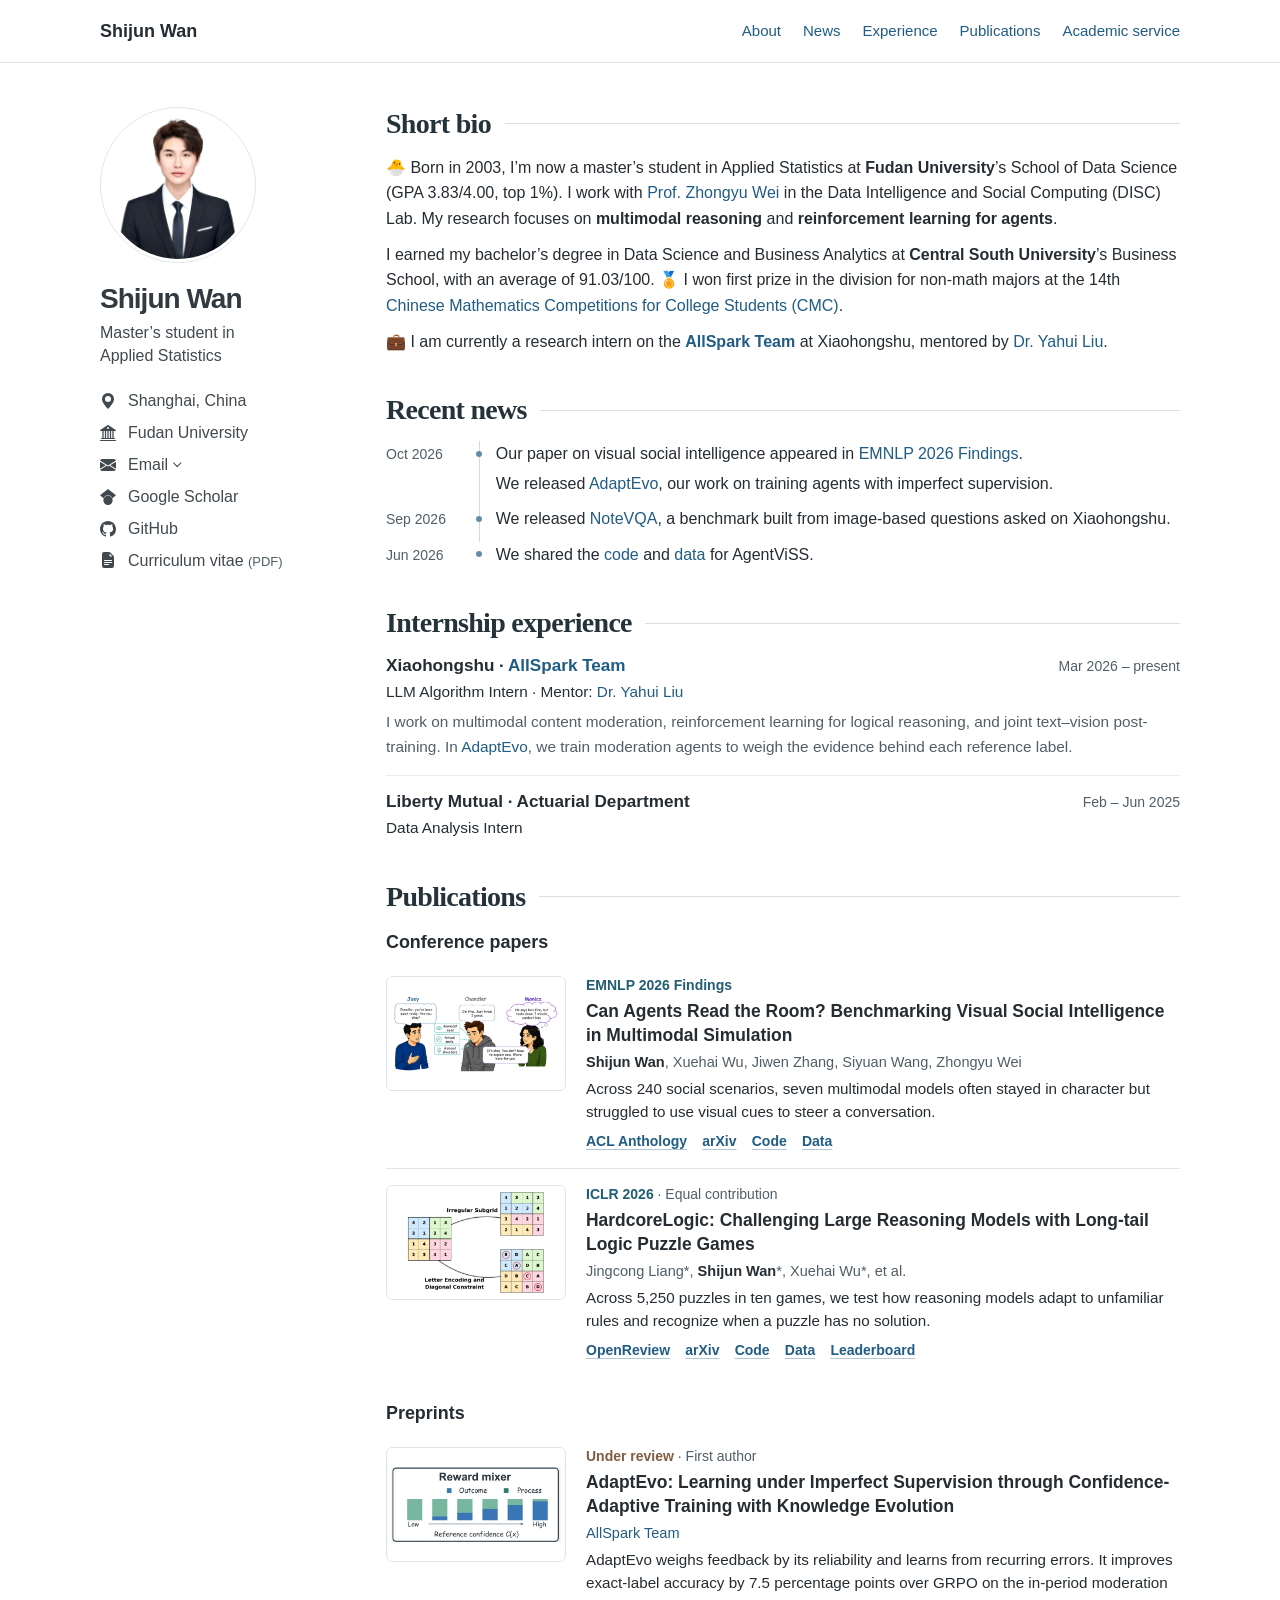
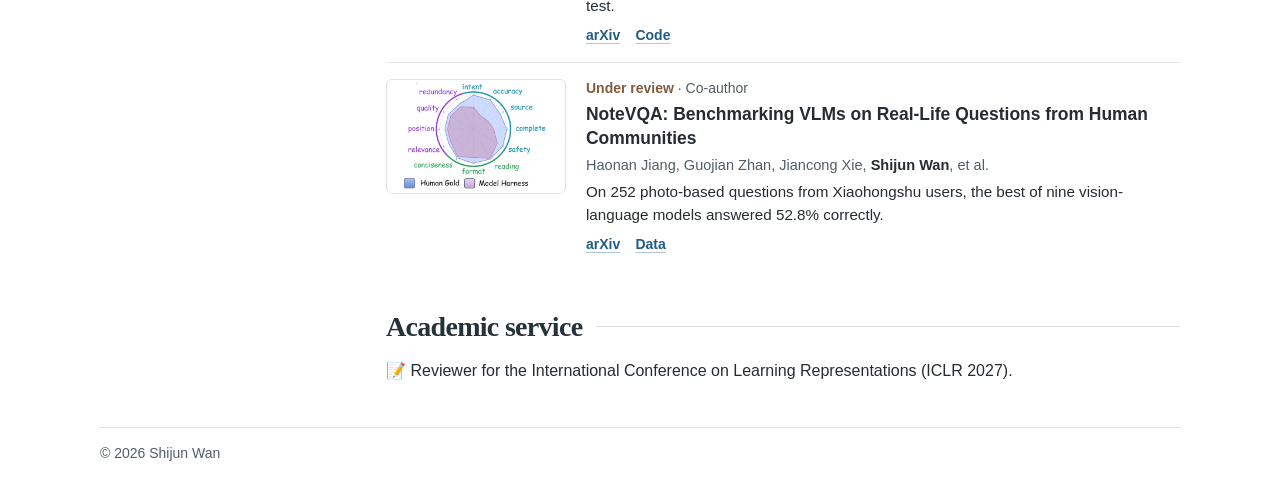
==== commit 91b779cc: "Illustrate publications and refine news and internship sections" ====
--- a/index.html
+++ b/index.html
@@ -1,7 +1,7 @@
 <!doctype html>
 <html lang="en"><head><meta charset="utf-8"><meta name="viewport" content="width=device-width,initial-scale=1">
 <title>Shijun Wan | Academic Homepage</title><meta name="description" content="Shijun Wan, DISC Lab at Fudan University. Publications and research on agent post-training, multimodal learning and logical reasoning.">
-<link rel="stylesheet" href="site.css"></head>
+<link rel="stylesheet" href="site.css?v=fedf8b58754b"></head>
 <body><a class="skip" href="#about">Skip to content</a>
 <header><div class="top"><a class="home" href="#about">Shijun Wan</a>
 <nav aria-label="Sections"><a href="#about">About</a><a href="#news">News</a><a href="#experience">Experience</a><a href="#research">Publications</a><a href="#service">Academic service</a></nav></div></header>
@@ -13,20 +13,20 @@
     <p>Master’s student in Applied Statistics</p>
   </div>
   <ul class="profile-list" aria-label="Affiliation and contact">
-    <li><span class="profile-row"><svg aria-hidden="true"><use href="profile-icons.svg#pin"/></svg><span>Shanghai, China</span></span></li>
-    <li><span class="profile-row"><svg aria-hidden="true"><use href="profile-icons.svg#university"/></svg><span>Fudan University</span></span></li>
+    <li><span class="profile-row"><svg width="16" height="16" fill="currentColor" aria-hidden="true"><use href="profile-icons.svg#pin"/></svg><span>Shanghai, China</span></span></li>
+    <li><span class="profile-row"><svg width="16" height="16" fill="currentColor" aria-hidden="true"><use href="profile-icons.svg#university"/></svg><span>Fudan University</span></span></li>
     <li>
       <details class="profile-email">
-        <summary class="profile-row"><svg aria-hidden="true"><use href="profile-icons.svg#email"/></svg><span>Email</span></summary>
+        <summary class="profile-row"><svg width="16" height="16" fill="currentColor" aria-hidden="true"><use href="profile-icons.svg#email"/></svg><span>Email</span></summary>
         <div class="email-addresses">
           <a href="mailto:sjwan25@m.fudan.edu.cn">sjwan25@m.fudan.edu.cn</a>
           <a href="mailto:wanshijun72@gmail.com">wanshijun72@gmail.com</a>
         </div>
       </details>
     </li>
-    <li><a class="profile-row" href="https://scholar.google.com/citations?user=6gcXFTkAAAAJ&amp;hl=en"><svg aria-hidden="true"><use href="profile-icons.svg#scholar"/></svg><span>Google Scholar</span></a></li>
-    <li><a class="profile-row" href="https://github.com/JunsWan"><svg aria-hidden="true"><use href="profile-icons.svg#github"/></svg><span>GitHub</span></a></li>
-    <li><a class="profile-row" href="Shijun-Wan-CV.pdf" aria-label="Curriculum vitae (PDF)"><svg aria-hidden="true"><use href="profile-icons.svg#cv"/></svg><span><span class="cv-full">Curriculum vitae</span><span class="cv-short">CV</span> <small>(PDF)</small></span></a></li>
+    <li><a class="profile-row" href="https://scholar.google.com/citations?user=6gcXFTkAAAAJ&amp;hl=en"><svg width="16" height="16" fill="currentColor" aria-hidden="true"><use href="profile-icons.svg#scholar"/></svg><span>Google Scholar</span></a></li>
+    <li><a class="profile-row" href="https://github.com/JunsWan"><svg width="16" height="16" fill="currentColor" aria-hidden="true"><use href="profile-icons.svg#github"/></svg><span>GitHub</span></a></li>
+    <li><a class="profile-row" href="Shijun-Wan-CV.pdf" aria-label="Curriculum vitae (PDF)"><svg width="16" height="16" fill="currentColor" aria-hidden="true"><use href="profile-icons.svg#cv"/></svg><span><span class="cv-full">Curriculum vitae</span><span class="cv-short" hidden>CV</span> <small>(PDF)</small></span></a></li>
   </ul>
 </aside>
 <main>
@@ -35,19 +35,90 @@
 <p>I earned my bachelor’s degree in Data Science and Business Analytics at <strong>Central South University</strong>’s Business School, with an average of 91.03/100. <span aria-hidden="true">🏅</span>&nbsp;I won first prize in the division for non-math majors at the 14th <a href="https://www.cmathc.org.cn/jianjie/">Chinese Mathematics Competitions for College Students (CMC)</a>.</p>
 <p><span aria-hidden="true">💼</span>&nbsp;I am currently a research intern on the <a href="https://huggingface.co/AllSpark-Research"><strong>AllSpark Team</strong></a> at Xiaohongshu, mentored by <a href="https://yhlleo.github.io/">Dr. Yahui Liu</a>.</p>
 </section>
-<section id="news"><h2>Recent news</h2>
-<ul class="news"><li><time>2026.10</time><div>Our work on learning from imperfect supervision, <a href="https://arxiv.org/abs/2610.11354">AdaptEvo</a>, is available on arXiv.</div></li><li><time>2026.09</time><div><a href="https://arxiv.org/abs/2609.15695">NoteVQA</a>, our benchmark of everyday visual questions, is available on arXiv.</div></li><li><time>2026.06</time><div>We released <a href="https://github.com/JunsWan/AgentViSS">AgentViSS</a>, a benchmark for visual social intelligence, with code and data.</div></li></ul>
+<section id="news">
+  <h2>Recent news</h2>
+  <ul class="news">
+    <li><time datetime="2026-10">Oct 2026</time><div>
+      <p>Our paper on visual social intelligence appeared in <a href="https://aclanthology.org/2026.findings-emnlp.956/">EMNLP 2026 Findings</a>.</p>
+      <p>We released <a href="https://arxiv.org/abs/2610.11354">AdaptEvo</a>, our work on training agents with imperfect supervision.</p>
+    </div></li>
+    <li><time datetime="2026-09">Sep 2026</time><div>We released <a href="https://arxiv.org/abs/2609.15695">NoteVQA</a>, a benchmark built from image-based questions asked on Xiaohongshu.</div></li>
+    <li><time datetime="2026-06">Jun 2026</time><div>We shared the <a href="https://github.com/JunsWan/AgentViSS">code</a> and <a href="https://huggingface.co/datasets/JunsWan/AgentViSS">data</a> for AgentViSS.</div></li>
+  </ul>
 </section>
-<section id="experience"><h2>Internship experience</h2>
-<article class="record"><div class="record-top"><h3>Xiaohongshu · <a href="https://huggingface.co/AllSpark-Research">AllSpark Team</a></h3><span>Mar 2026 – present</span></div><div>LLM Algorithm Intern · Mentor: <a href="https://yhlleo.github.io/">Dr. Yahui Liu</a></div><p>Multimodal moderation agents, reinforcement learning for logic reasoning, and mixed text–vision post-training.</p></article><article class="record"><div class="record-top"><h3>Liberty Mutual · Actuarial Department</h3><span>Feb – Jun 2025</span></div><div>Data Analysis Intern</div></article>
+<section id="experience">
+  <h2>Internship experience</h2>
+  <article class="record">
+    <div class="record-top"><h3>Xiaohongshu · <a href="https://huggingface.co/AllSpark-Research">AllSpark Team</a></h3><span>Mar 2026 – present</span></div>
+    <div class="record-role">LLM Algorithm Intern · Mentor: <a href="https://yhlleo.github.io/">Dr. Yahui Liu</a></div>
+    <p>I work on multimodal content moderation, reinforcement learning for logical reasoning, and joint text–vision post-training. In <a href="https://arxiv.org/abs/2610.11354">AdaptEvo</a>, we train moderation agents to weigh the evidence behind each reference label.</p>
+  </article>
+  <article class="record">
+    <div class="record-top"><h3>Liberty Mutual · Actuarial Department</h3><span>Feb – Jun 2025</span></div>
+    <div class="record-role">Data Analysis Intern</div>
+  </article>
 </section>
-<section id="research"><h2>Publications</h2>
-<h3 class="subhead">Conference papers</h3>
-<article class="paper"><h4 lang="en"><a href="https://arxiv.org/abs/2606.15152">Can Agents Read the Room? Benchmarking Visual Social Intelligence in Multimodal Simulation</a></h4><div class="authors" lang="en"><strong>Shijun Wan</strong>, Xuehai Wu, Jiwen Zhang, Siyuan Wang, Zhongyu Wei</div><div class="publine"><em>EMNLP 2026 Findings</em><span class="resources"><a href="https://arxiv.org/abs/2606.15152">arXiv</a> <a href="https://github.com/JunsWan/AgentViSS">Code</a> <a href="https://huggingface.co/datasets/JunsWan/AgentViSS">Data</a></span></div><p>AgentViSS evaluates how multimodal agents use visual cues in 240 social scenarios.</p></article>
-<article class="paper"><h4 lang="en"><a href="https://arxiv.org/abs/2510.12563">HardcoreLogic: Challenging Large Reasoning Models with Long-tail Logic Puzzle Games</a></h4><div class="authors" lang="en">Jingcong Liang*, <strong>Shijun Wan</strong>*, Xuehai Wu*, et al.</div><div class="publine"><em>ICLR 2026 · Equal contribution</em><span class="resources"><a href="https://arxiv.org/abs/2510.12563">arXiv</a> <a href="https://github.com/ljcleo/hardcore-logic">Code</a> <a href="https://huggingface.co/datasets/xhWu-fd/HardcoreLogic">Data</a> <a href="https://huggingface.co/spaces/JunsWan/HardcoreLogic">Leaderboard</a></span></div><p>A benchmark of 5,250 logic puzzles across ten games, including unfamiliar rules and puzzles with no solution.</p></article>
-<h3 class="subhead">Preprints</h3>
-<article class="paper"><h4 lang="en"><a href="https://arxiv.org/abs/2610.11354">AdaptEvo: Learning under Imperfect Supervision through Confidence-Adaptive Training with Knowledge Evolution</a></h4><div class="authors" lang="en"><a href="https://huggingface.co/AllSpark-Research">AllSpark Team</a></div><div class="publine"><em>Under review · First author</em><span class="resources"><a href="https://arxiv.org/abs/2610.11354">arXiv</a> <a href="https://github.com/AllSpark-Research/AdaptEvo">Code</a></span></div><p>AdaptEvo adapts outcome and process rewards to the reliability of each label and refines decision guidance from recurring training errors.</p></article>
-<article class="paper"><h4 lang="en"><a href="https://arxiv.org/abs/2609.15695">NoteVQA: Benchmarking VLMs on Real-Life Questions from Human Communities</a></h4><div class="authors" lang="en">Haonan Jiang, Guojian Zhan, Jiancong Xie, <strong>Shijun Wan</strong>, et al.</div><div class="publine"><em>Under review · Co-author</em><span class="resources"><a href="https://arxiv.org/abs/2609.15695">arXiv</a></span></div><p>A visual question answering benchmark built from 252 questions people asked in online communities.</p></article>
+<section id="research">
+  <h2>Publications</h2>
+  <h3 class="subhead">Conference papers</h3>
+  <article class="paper">
+    <a class="paper-visual" href="https://arxiv.org/pdf/2606.15152#page=1" aria-label="View AgentViSS Figure 1 in the paper (PDF)">
+      <img class="paper-figure" src="paper-figures/agentviss.webp" alt="An AgentViSS example highlights facial expressions and posture during a conversation." width="180" height="115" loading="lazy">
+    </a>
+    <div class="paper-venue">EMNLP 2026 Findings</div>
+    <h4><a href="https://aclanthology.org/2026.findings-emnlp.956/">Can Agents Read the Room? Benchmarking Visual Social Intelligence in Multimodal Simulation</a></h4>
+    <div class="authors"><strong>Shijun Wan</strong>, Xuehai Wu, Jiwen Zhang, Siyuan Wang, Zhongyu Wei</div>
+    <p class="paper-summary">Across 240 social scenarios, seven multimodal models often stayed in character but struggled to use visual cues to steer a conversation.</p>
+    <div class="resources">
+      <a href="https://aclanthology.org/2026.findings-emnlp.956/">ACL Anthology</a>
+      <a href="https://arxiv.org/abs/2606.15152">arXiv</a>
+      <a href="https://github.com/JunsWan/AgentViSS">Code</a>
+      <a href="https://huggingface.co/datasets/JunsWan/AgentViSS">Data</a>
+    </div>
+  </article>
+  <article class="paper">
+    <a class="paper-visual" href="https://arxiv.org/pdf/2510.12563#page=2" aria-label="View HardcoreLogic Figure 1 in the paper (PDF)">
+      <img class="paper-figure" src="paper-figures/hardcorelogic.webp" alt="A standard Sudoku grid alongside variants with irregular regions and added diagonal constraints." width="180" height="115" loading="lazy">
+    </a>
+    <div class="paper-venue">ICLR 2026 <span>· Equal contribution</span></div>
+    <h4><a href="https://openreview.net/forum?id=8USxc43D3I">HardcoreLogic: Challenging Large Reasoning Models with Long-tail Logic Puzzle Games</a></h4>
+    <div class="authors">Jingcong Liang*, <strong>Shijun Wan</strong>*, Xuehai Wu*, et al.</div>
+    <p class="paper-summary">Across 5,250 puzzles in ten games, we test how reasoning models adapt to unfamiliar rules and recognize when a puzzle has no solution.</p>
+    <div class="resources">
+      <a href="https://openreview.net/forum?id=8USxc43D3I">OpenReview</a>
+      <a href="https://arxiv.org/abs/2510.12563">arXiv</a>
+      <a href="https://github.com/ljcleo/hardcore-logic">Code</a>
+      <a href="https://huggingface.co/datasets/xhWu-fd/HardcoreLogic">Data</a>
+      <a href="https://huggingface.co/spaces/JunsWan/HardcoreLogic">Leaderboard</a>
+    </div>
+  </article>
+  <h3 class="subhead">Preprints</h3>
+  <article class="paper preprint">
+    <a class="paper-visual" href="https://arxiv.org/pdf/2610.11354#page=4" aria-label="View AdaptEvo Figure 2 in the paper (PDF)">
+      <img class="paper-figure" src="paper-figures/adaptevo.webp" alt="AdaptEvo shifts weight from process rewards to outcome rewards as confidence in the reference label increases." width="180" height="115" loading="lazy">
+    </a>
+    <div class="paper-venue">Under review <span>· First author</span></div>
+    <h4><a href="https://arxiv.org/abs/2610.11354">AdaptEvo: Learning under Imperfect Supervision through Confidence-Adaptive Training with Knowledge Evolution</a></h4>
+    <div class="authors"><a href="https://huggingface.co/AllSpark-Research">AllSpark Team</a></div>
+    <p class="paper-summary">AdaptEvo weighs feedback by its reliability and learns from recurring errors. It improves exact-label accuracy by 7.5 percentage points over GRPO on the in-period moderation test.</p>
+    <div class="resources">
+      <a href="https://arxiv.org/abs/2610.11354">arXiv</a>
+      <a href="https://github.com/AllSpark-Research/AdaptEvo">Code</a>
+    </div>
+  </article>
+  <article class="paper preprint">
+    <a class="paper-visual" href="https://arxiv.org/pdf/2609.15695#page=1" aria-label="View NoteVQA Figure 1 in the paper (PDF)">
+      <img class="paper-figure" src="paper-figures/notevqa.webp" alt="Radar chart comparing human and model answers across twelve evaluation dimensions." width="180" height="115" loading="lazy">
+    </a>
+    <div class="paper-venue">Under review <span>· Co-author</span></div>
+    <h4><a href="https://arxiv.org/abs/2609.15695">NoteVQA: Benchmarking VLMs on Real-Life Questions from Human Communities</a></h4>
+    <div class="authors">Haonan Jiang, Guojian Zhan, Jiancong Xie, <strong>Shijun Wan</strong>, et al.</div>
+    <p class="paper-summary">On 252 photo-based questions from Xiaohongshu users, the best of nine vision-language models answered 52.8% correctly.</p>
+    <div class="resources">
+      <a href="https://arxiv.org/abs/2609.15695">arXiv</a>
+      <a href="https://huggingface.co/datasets/AllSpark-Research/NoteVQA">Data</a>
+    </div>
+  </article>
 </section>
 <section id="service"><h2>Academic service</h2>
 <p><span aria-hidden="true">📝</span>&nbsp;Reviewer for the International Conference on Learning Representations (ICLR 2027).</p>
--- a/site.css
+++ b/site.css
@@ -1,5 +1,119 @@
 :root{--ink:#252c32;--muted:#515e67;--link:#205c83;--line:#d9dfe2;--width:1080px}
-*{box-sizing:border-box}html{scroll-padding-top:25px}body{margin:0;background:white;color:var(--ink);font:16px/1.58 -apple-system,BlinkMacSystemFont,"Segoe UI","PingFang SC","Microsoft YaHei",sans-serif}a{color:var(--link);text-decoration:none}a:hover{text-decoration:underline;text-underline-offset:.18em}a:focus-visible{outline:2px solid var(--link);outline-offset:4px}header{border-bottom:1px solid var(--line)}.top,.layout,footer{width:min(var(--width),calc(100% - 64px));margin:auto}.top{min-height:62px;display:flex;align-items:center;justify-content:space-between;gap:20px}.home{color:var(--ink);font-size:18px;font-weight:650}nav{display:flex;gap:22px;align-items:center}nav a{font-size:15px}.layout{display:grid;grid-template-columns:236px minmax(0,1fr);column-gap:50px;padding:44px 0}h1,h2,h3,h4,p{margin:0}h1{font-size:28px;line-height:1.25;letter-spacing:-.03em}main{min-width:0}section{margin-bottom:30px}section:last-child{margin-bottom:0}h2{font-family:Georgia,"Songti SC",serif;font-weight:600;font-size:26px;line-height:1.3;border-bottom:1px solid var(--line);padding-bottom:6px;margin-bottom:12px}#about p+p{margin-top:10px}.news{padding:0;margin:0;list-style:none}.news li{display:grid;grid-template-columns:72px 1fr;gap:8px;margin:5px 0}.news time,.record-top span{color:var(--muted);font-variant-numeric:tabular-nums;font-size:14px}.subhead{font-size:17px;margin:15px 0 10px}.paper{padding:0 0 14px 14px;border-left:2px solid #d7e1e7}.paper+.paper{margin-top:4px}.paper h4,.record h3{font-size:16.5px;line-height:1.4;font-weight:650}.paper h4 a{color:var(--ink)}.authors,.publine,.paper p,.record p{font-size:15px;line-height:1.5}.authors{margin-top:2px}.publine{display:flex;align-items:baseline;gap:5px 15px;flex-wrap:wrap}.publine em{color:var(--muted)}.resources{display:inline-flex;gap:10px;font-size:14px}.paper p{margin-top:4px;color:var(--muted)}.record+.record{margin-top:13px}.record-top{display:flex;align-items:baseline;justify-content:space-between;gap:12px}.record p{margin:3px 0;color:var(--muted)}footer{border-top:1px solid var(--line);padding:14px 0 25px;color:var(--muted);font-size:14px}.skip{position:absolute;left:-9999px}.skip:focus{left:10px;top:10px;background:white;padding:8px}
+*{box-sizing:border-box}html{scroll-padding-top:25px}body{margin:0;background:white;color:var(--ink);font:16px/1.58 -apple-system,BlinkMacSystemFont,"Segoe UI","PingFang SC","Microsoft YaHei",sans-serif}a{color:var(--link);text-decoration:none}a:hover{text-decoration:underline;text-underline-offset:.18em}a:focus-visible{outline:2px solid var(--link);outline-offset:4px}header{border-bottom:1px solid var(--line)}.top,.layout,footer{width:min(var(--width),calc(100% - 64px));margin:auto}.top{min-height:62px;display:flex;align-items:center;justify-content:space-between;gap:20px}.home{color:var(--ink);font-size:18px;font-weight:650}nav{display:flex;gap:22px;align-items:center}nav a{font-size:15px}.layout{display:grid;grid-template-columns:236px minmax(0,1fr);column-gap:50px;padding:44px 0}h1,h2,h3,h4,p{margin:0}h1{font-size:28px;line-height:1.25;letter-spacing:-.03em}main { min-width: 0; }
+main section { margin-bottom: 2.45rem; }
+main section:last-child { margin-bottom: 0; }
+h2 {
+  display: flex;
+  align-items: center;
+  gap: .85rem;
+  margin: 0 0 .9rem;
+  color: #24323a;
+  font: 600 1.75rem/1.2 Georgia, serif;
+  letter-spacing: -.025em;
+}
+h2::after { content: ""; flex: 1; border-top: 1px solid var(--line); }
+#about p + p { margin-top: .7rem; }
+
+.news { margin: 0; padding: 0; list-style: none; }
+.news li {
+  display: grid;
+  grid-template-columns: 5rem minmax(0, 1fr);
+  gap: .8rem;
+}
+.news time {
+  padding-top: .12rem;
+  color: var(--muted);
+  font-size: .875rem;
+  font-variant-numeric: tabular-nums;
+}
+.news li > div {
+  position: relative;
+  padding: 0 0 .65rem 1rem;
+  border-left: 1px solid #cedce3;
+}
+.news li > div::before {
+  content: "";
+  position: absolute;
+  top: .59rem;
+  left: -3.5px;
+  width: 6px;
+  height: 6px;
+  border-radius: 50%;
+  background: #658ca3;
+}
+.news li:last-child > div { padding-bottom: 0; border-color: transparent; }
+.news p + p { margin-top: .25rem; }
+
+.record + .record { margin-top: 1rem; border-top: 1px solid #e9edef; padding-top: .9rem; }
+.record-top { display: flex; align-items: baseline; justify-content: space-between; gap: 1rem; }
+.record h3 { font-size: 1.07rem; line-height: 1.4; }
+.record-top > span { color: var(--muted); font-size: .875rem; white-space: nowrap; }
+.record-role { margin-top: .12rem; font-size: .96rem; }
+.record p { margin-top: .36rem; color: var(--muted); font-size: .96rem; }
+
+#research { container: publications / inline-size; }
+.subhead { margin: 1.35rem 0 .25rem; font-size: 1.12rem; }
+#research h2 + .subhead { margin-top: 0; }
+.paper {
+  display: grid;
+  grid-template-columns: clamp(138px, 23%, 180px) minmax(0, 1fr);
+  grid-template-areas: "figure venue" "figure title" "figure authors" "figure summary" "figure resources";
+  gap: .24rem 1.25rem;
+  align-items: start;
+  padding: 1rem 0;
+}
+.paper + .paper { border-top: 1px solid #e1e7e9; }
+.paper-visual { grid-area: figure; align-self: start; border-radius: .38rem; }
+.paper-figure {
+  display: block;
+  width: 100%;
+  height: auto;
+  aspect-ratio: 180 / 115;
+  object-fit: contain;
+  align-self: start;
+  background: #fafbfc;
+  border: 1px solid #dfe5e8;
+  border-radius: .38rem;
+}
+.paper-venue {
+  grid-area: venue;
+  color: #215d73;
+  font-size: .875rem;
+  line-height: 1.4;
+  font-weight: 650;
+}
+.preprint .paper-venue { color: #815c40; }
+.paper-venue span { color: var(--muted); font-weight: 400; }
+.paper h4 { grid-area: title; font-size: 1.09rem; line-height: 1.37; font-weight: 650; }
+.paper h4 a { color: var(--ink); }
+.paper h4 a:hover { color: var(--link); }
+.authors { grid-area: authors; font-size: .91rem; color: var(--muted); }
+.authors strong { color: var(--ink); }
+.paper-summary { grid-area: summary; font-size: .95rem; line-height: 1.5; }
+.resources {
+  grid-area: resources;
+  display: flex;
+  flex-wrap: wrap;
+  gap: .35rem .95rem;
+  align-items: baseline;
+  margin-top: .17rem;
+}
+.resources a {
+  font-size: .875rem;
+  font-weight: 550;
+  text-decoration: underline;
+  text-decoration-color: #b1c7d4;
+  text-underline-offset: .22em;
+}
+.resources a:hover { text-decoration-color: currentColor; }
+@container publications (max-width: 560px) {
+  .paper {
+    grid-template-columns: clamp(90px, 26%, 126px) minmax(0, 1fr);
+    grid-template-areas: "venue venue" "title title" "authors authors" "figure summary" "resources resources";
+    gap: .4rem .8rem;
+  }
+}
+footer{border-top:1px solid var(--line);padding:14px 0 25px;color:var(--muted);font-size:14px}.skip{position:absolute;left:-9999px}.skip:focus{left:10px;top:10px;background:white;padding:8px}
 .profile {
   position: sticky;
   top: 24px;
@@ -56,7 +170,7 @@
   overflow-wrap: anywhere;
 }
 @media(max-width:800px){.layout{grid-template-columns:210px minmax(0,1fr);gap:25px}.top,.layout,footer{width:calc(100% - 40px)}nav{gap:13px}.home{display:none}.top{justify-content:center}}
-@media(max-width:620px){.layout{display:block;padding:22px 0}.top{min-height:48px}nav{flex-wrap:wrap;justify-content:center;gap:5px 12px;padding:8px 0}nav a{font-size:14px}h1{font-size:23px}h2{font-size:23px}.record-top{display:block}.news li{grid-template-columns:58px 1fr}.news time{font-size:13px}}
+@media(max-width:620px){.layout{display:block;padding:22px 0}.top{min-height:48px}nav{flex-wrap:wrap;justify-content:center;gap:5px 12px;padding:8px 0}nav a{font-size:14px}h1{font-size:23px}h2{font-size:23px}.record-top{display:block}.news li{grid-template-columns:4.25rem minmax(0,1fr);gap:.4rem}.news time{font-size:.82rem}}
 @media (max-width: 620px) {
   .profile {
     position: static;
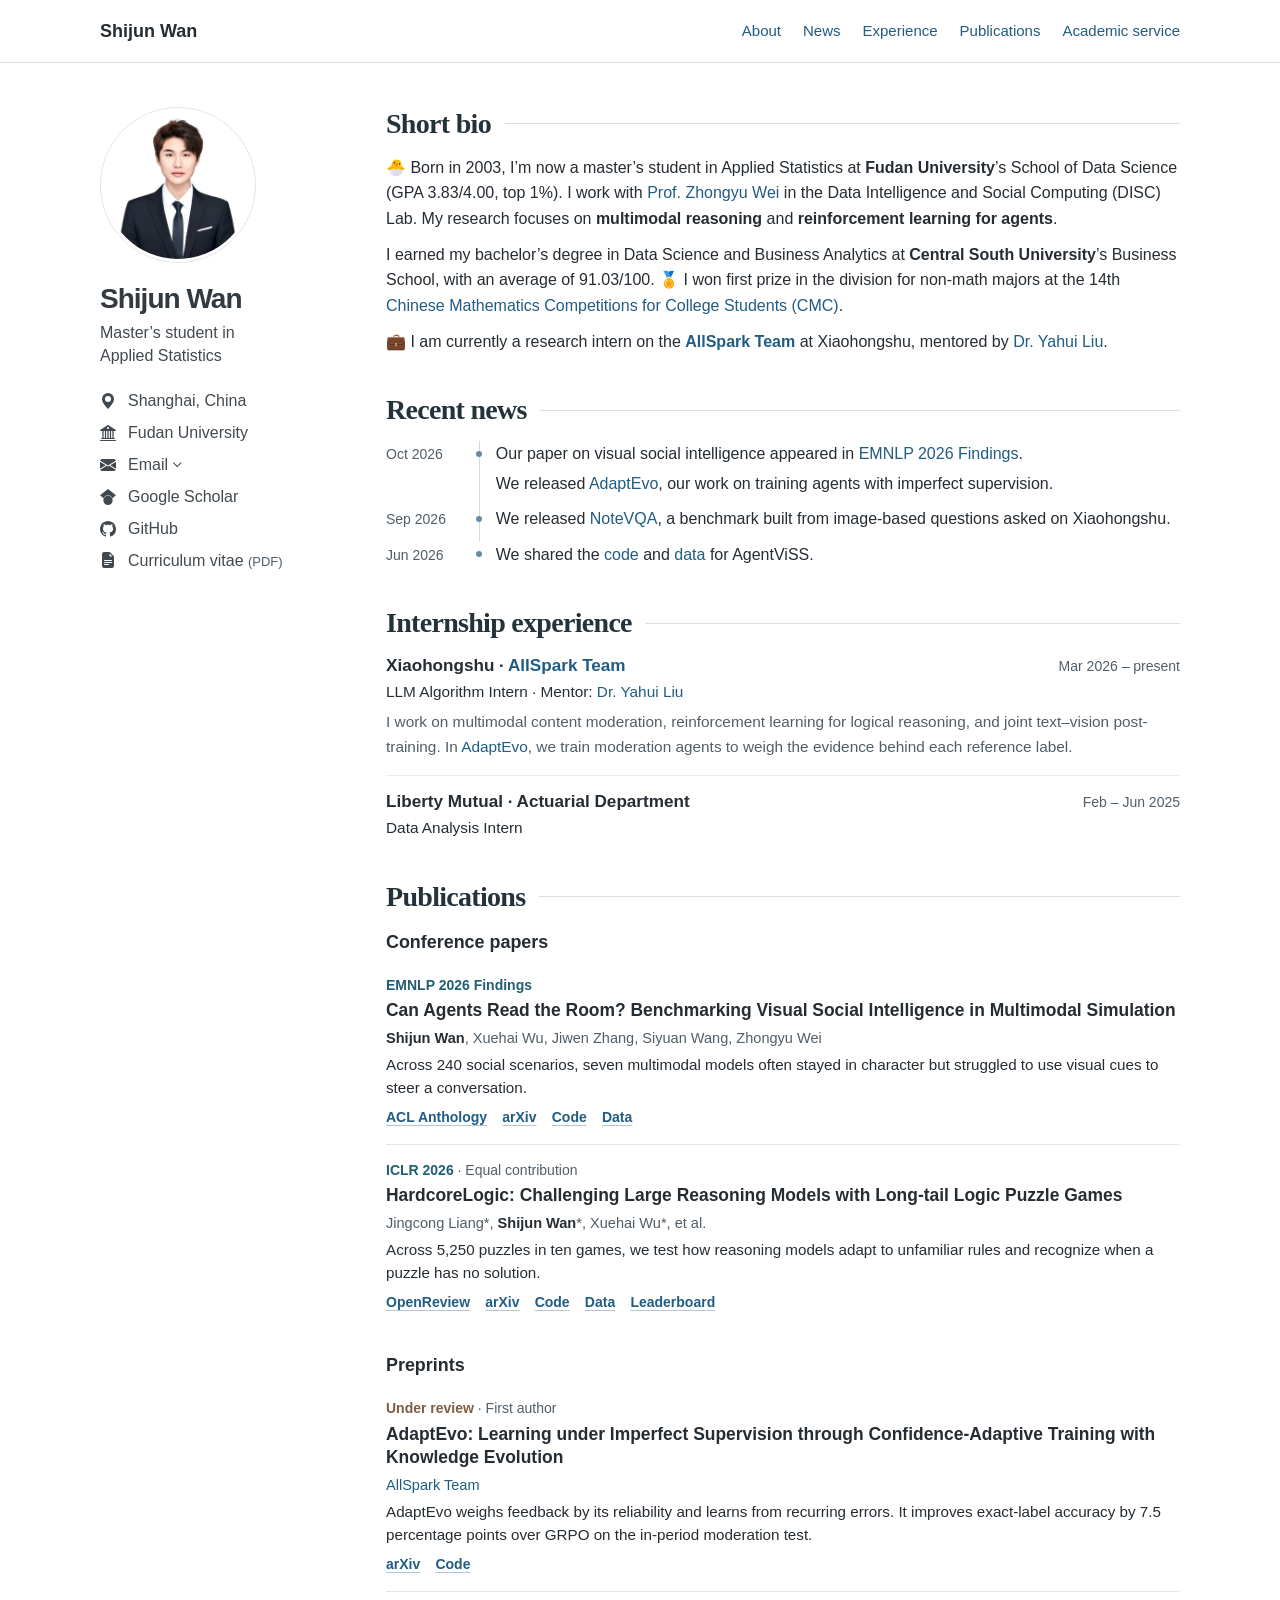
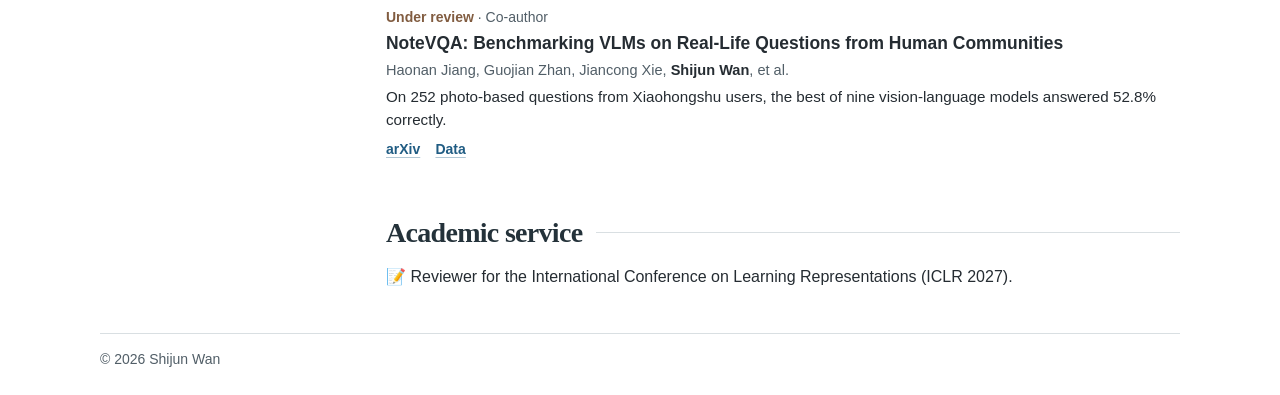
==== commit 89eb6975: "Use a text-only list for publications" ====
--- a/index.html
+++ b/index.html
@@ -1,7 +1,7 @@
 <!doctype html>
 <html lang="en"><head><meta charset="utf-8"><meta name="viewport" content="width=device-width,initial-scale=1">
 <title>Shijun Wan | Academic Homepage</title><meta name="description" content="Shijun Wan, DISC Lab at Fudan University. Publications and research on agent post-training, multimodal learning and logical reasoning.">
-<link rel="stylesheet" href="site.css?v=fedf8b58754b"></head>
+<link rel="stylesheet" href="site.css?v=a00e618ab56b"></head>
 <body><a class="skip" href="#about">Skip to content</a>
 <header><div class="top"><a class="home" href="#about">Shijun Wan</a>
 <nav aria-label="Sections"><a href="#about">About</a><a href="#news">News</a><a href="#experience">Experience</a><a href="#research">Publications</a><a href="#service">Academic service</a></nav></div></header>
@@ -62,9 +62,6 @@
   <h2>Publications</h2>
   <h3 class="subhead">Conference papers</h3>
   <article class="paper">
-    <a class="paper-visual" href="https://arxiv.org/pdf/2606.15152#page=1" aria-label="View AgentViSS Figure 1 in the paper (PDF)">
-      <img class="paper-figure" src="paper-figures/agentviss.webp" alt="An AgentViSS example highlights facial expressions and posture during a conversation." width="180" height="115" loading="lazy">
-    </a>
     <div class="paper-venue">EMNLP 2026 Findings</div>
     <h4><a href="https://aclanthology.org/2026.findings-emnlp.956/">Can Agents Read the Room? Benchmarking Visual Social Intelligence in Multimodal Simulation</a></h4>
     <div class="authors"><strong>Shijun Wan</strong>, Xuehai Wu, Jiwen Zhang, Siyuan Wang, Zhongyu Wei</div>
@@ -77,9 +74,6 @@
     </div>
   </article>
   <article class="paper">
-    <a class="paper-visual" href="https://arxiv.org/pdf/2510.12563#page=2" aria-label="View HardcoreLogic Figure 1 in the paper (PDF)">
-      <img class="paper-figure" src="paper-figures/hardcorelogic.webp" alt="A standard Sudoku grid alongside variants with irregular regions and added diagonal constraints." width="180" height="115" loading="lazy">
-    </a>
     <div class="paper-venue">ICLR 2026 <span>· Equal contribution</span></div>
     <h4><a href="https://openreview.net/forum?id=8USxc43D3I">HardcoreLogic: Challenging Large Reasoning Models with Long-tail Logic Puzzle Games</a></h4>
     <div class="authors">Jingcong Liang*, <strong>Shijun Wan</strong>*, Xuehai Wu*, et al.</div>
@@ -94,9 +88,6 @@
   </article>
   <h3 class="subhead">Preprints</h3>
   <article class="paper preprint">
-    <a class="paper-visual" href="https://arxiv.org/pdf/2610.11354#page=4" aria-label="View AdaptEvo Figure 2 in the paper (PDF)">
-      <img class="paper-figure" src="paper-figures/adaptevo.webp" alt="AdaptEvo shifts weight from process rewards to outcome rewards as confidence in the reference label increases." width="180" height="115" loading="lazy">
-    </a>
     <div class="paper-venue">Under review <span>· First author</span></div>
     <h4><a href="https://arxiv.org/abs/2610.11354">AdaptEvo: Learning under Imperfect Supervision through Confidence-Adaptive Training with Knowledge Evolution</a></h4>
     <div class="authors"><a href="https://huggingface.co/AllSpark-Research">AllSpark Team</a></div>
@@ -107,9 +98,6 @@
     </div>
   </article>
   <article class="paper preprint">
-    <a class="paper-visual" href="https://arxiv.org/pdf/2609.15695#page=1" aria-label="View NoteVQA Figure 1 in the paper (PDF)">
-      <img class="paper-figure" src="paper-figures/notevqa.webp" alt="Radar chart comparing human and model answers across twelve evaluation dimensions." width="180" height="115" loading="lazy">
-    </a>
     <div class="paper-venue">Under review <span>· Co-author</span></div>
     <h4><a href="https://arxiv.org/abs/2609.15695">NoteVQA: Benchmarking VLMs on Real-Life Questions from Human Communities</a></h4>
     <div class="authors">Haonan Jiang, Guojian Zhan, Jiancong Xie, <strong>Shijun Wan</strong>, et al.</div>
--- a/site.css
+++ b/site.css
@@ -51,32 +51,16 @@
 .record-role { margin-top: .12rem; font-size: .96rem; }
 .record p { margin-top: .36rem; color: var(--muted); font-size: .96rem; }
 
-#research { container: publications / inline-size; }
 .subhead { margin: 1.35rem 0 .25rem; font-size: 1.12rem; }
 #research h2 + .subhead { margin-top: 0; }
 .paper {
   display: grid;
-  grid-template-columns: clamp(138px, 23%, 180px) minmax(0, 1fr);
-  grid-template-areas: "figure venue" "figure title" "figure authors" "figure summary" "figure resources";
-  gap: .24rem 1.25rem;
-  align-items: start;
+  grid-template-columns: minmax(0, 1fr);
+  gap: .24rem;
   padding: 1rem 0;
 }
 .paper + .paper { border-top: 1px solid #e1e7e9; }
-.paper-visual { grid-area: figure; align-self: start; border-radius: .38rem; }
-.paper-figure {
-  display: block;
-  width: 100%;
-  height: auto;
-  aspect-ratio: 180 / 115;
-  object-fit: contain;
-  align-self: start;
-  background: #fafbfc;
-  border: 1px solid #dfe5e8;
-  border-radius: .38rem;
-}
 .paper-venue {
-  grid-area: venue;
   color: #215d73;
   font-size: .875rem;
   line-height: 1.4;
@@ -84,14 +68,13 @@
 }
 .preprint .paper-venue { color: #815c40; }
 .paper-venue span { color: var(--muted); font-weight: 400; }
-.paper h4 { grid-area: title; font-size: 1.09rem; line-height: 1.37; font-weight: 650; }
+.paper h4 { font-size: 1.09rem; line-height: 1.37; font-weight: 650; }
 .paper h4 a { color: var(--ink); }
 .paper h4 a:hover { color: var(--link); }
-.authors { grid-area: authors; font-size: .91rem; color: var(--muted); }
+.authors { font-size: .91rem; color: var(--muted); }
 .authors strong { color: var(--ink); }
-.paper-summary { grid-area: summary; font-size: .95rem; line-height: 1.5; }
+.paper-summary { font-size: .95rem; line-height: 1.5; }
 .resources {
-  grid-area: resources;
   display: flex;
   flex-wrap: wrap;
   gap: .35rem .95rem;
@@ -106,13 +89,6 @@
   text-underline-offset: .22em;
 }
 .resources a:hover { text-decoration-color: currentColor; }
-@container publications (max-width: 560px) {
-  .paper {
-    grid-template-columns: clamp(90px, 26%, 126px) minmax(0, 1fr);
-    grid-template-areas: "venue venue" "title title" "authors authors" "figure summary" "resources resources";
-    gap: .4rem .8rem;
-  }
-}
 footer{border-top:1px solid var(--line);padding:14px 0 25px;color:var(--muted);font-size:14px}.skip{position:absolute;left:-9999px}.skip:focus{left:10px;top:10px;background:white;padding:8px}
 .profile {
   position: sticky;
